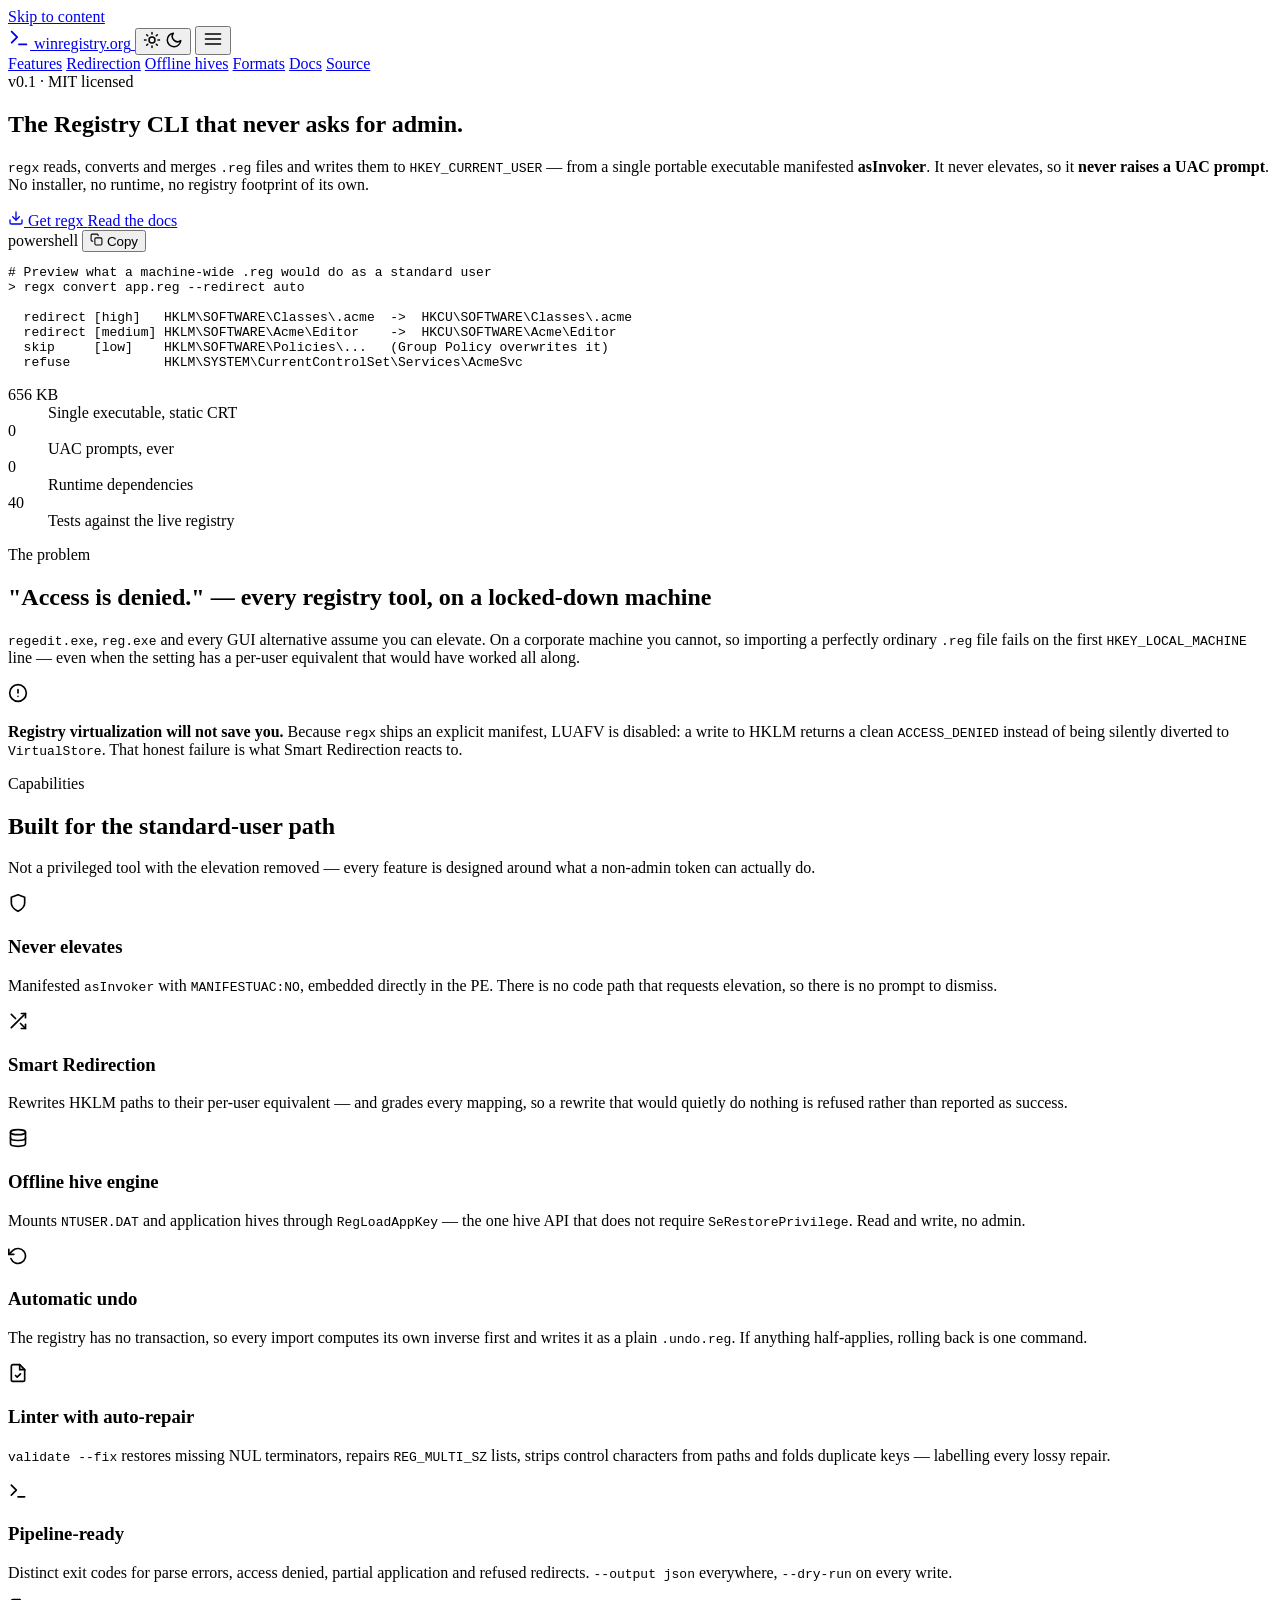
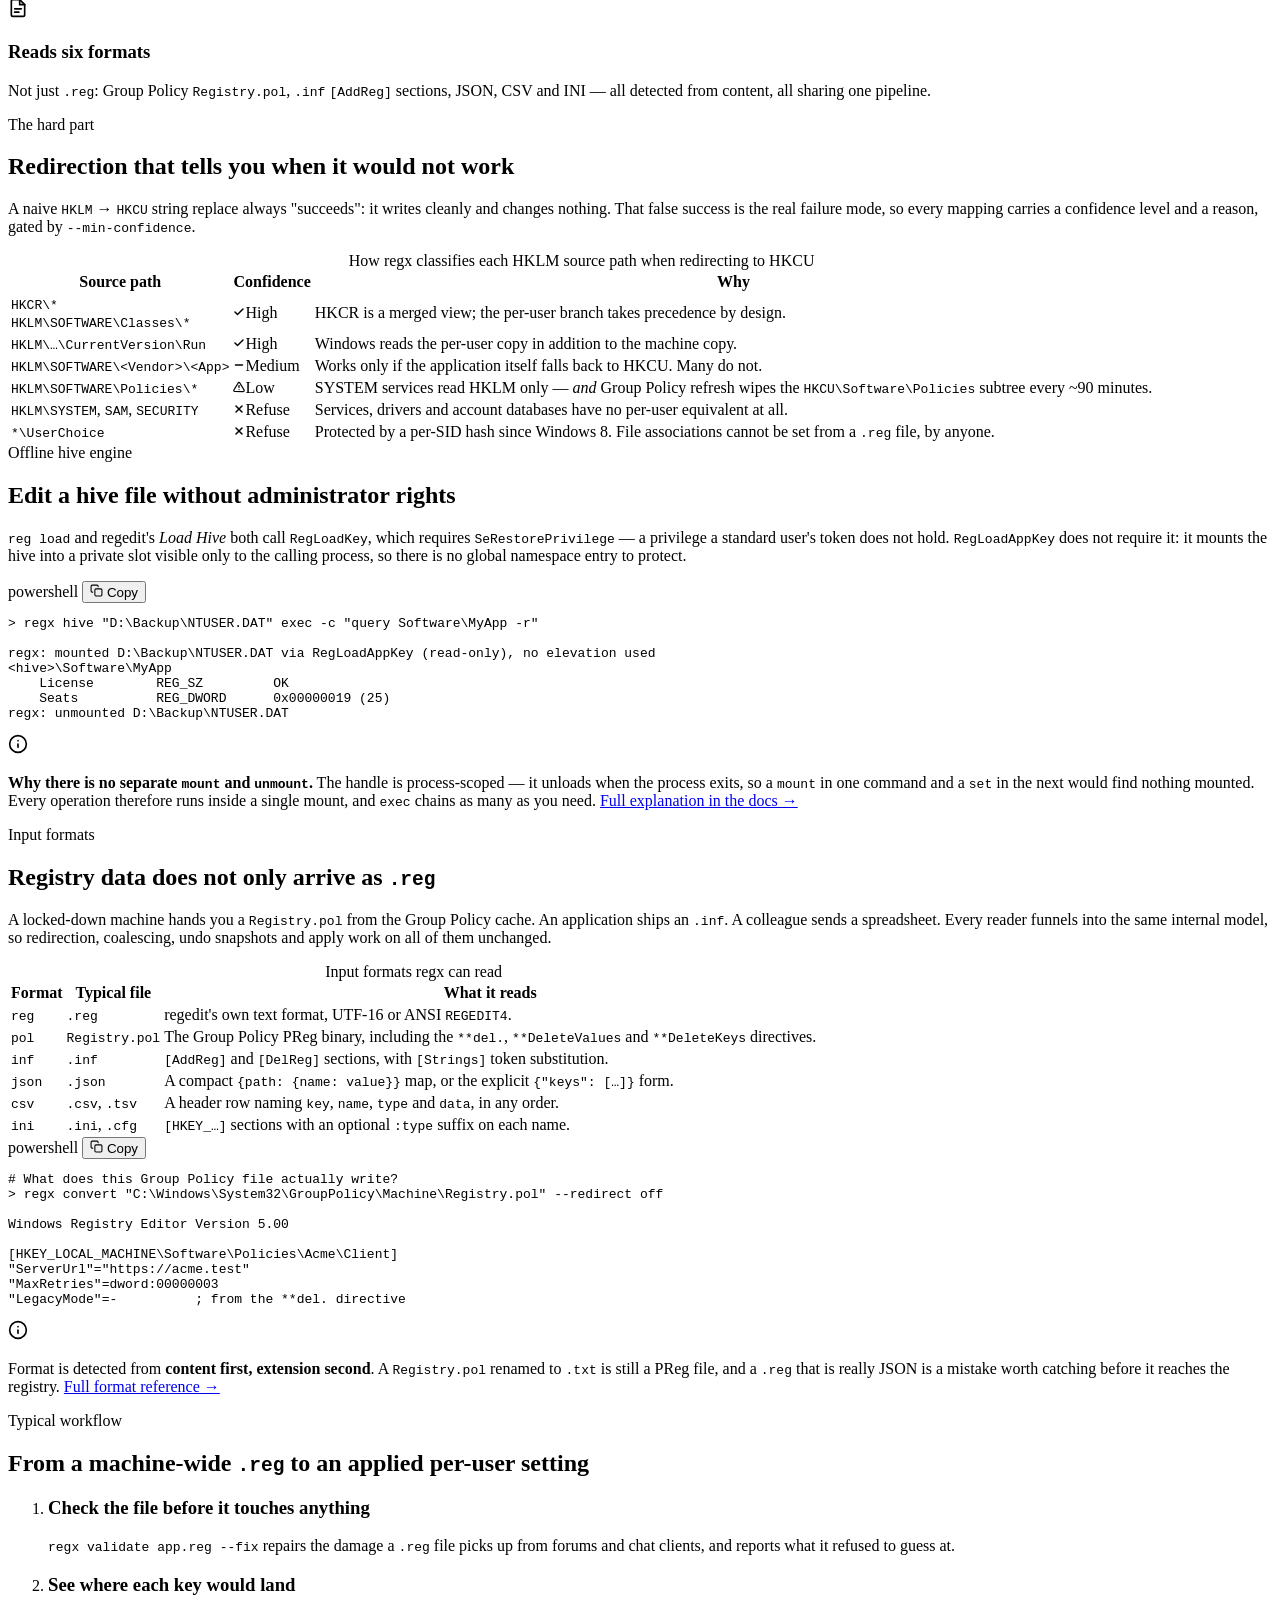
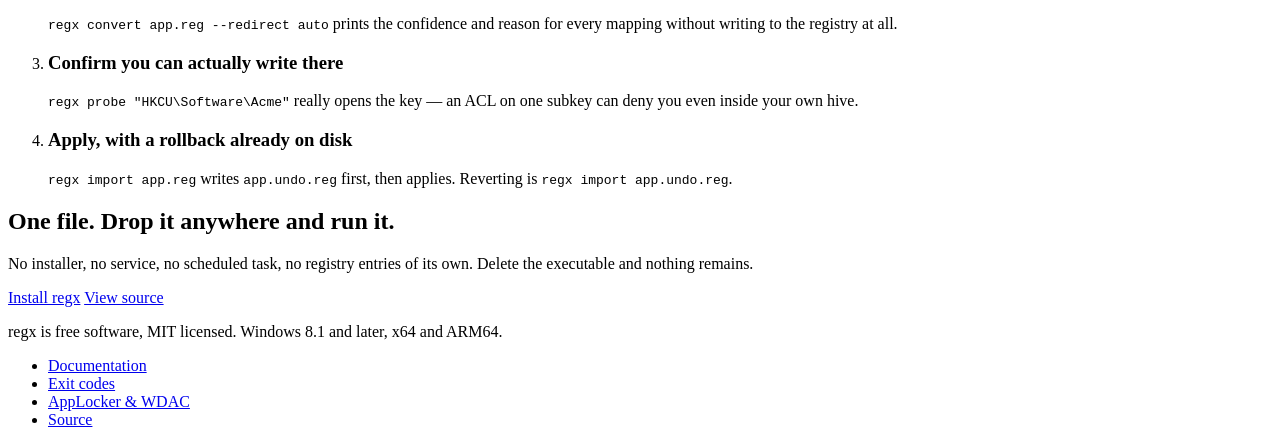
==== website/index.html @ f1349c88 "Read registry data from five more formats .reg was the only input, which left the tool blind to the " ====
<!doctype html>
<html lang="en">
<head>
<meta charset="utf-8">
<meta name="viewport" content="width=device-width, initial-scale=1">
<title>regx — Windows Registry CLI that never asks for admin | winregistry.org</title>
<meta name="description" content="A portable, single-file Windows Registry CLI for standard users. Manifested asInvoker, so it never raises a UAC prompt. Smart HKLM to HKCU redirection, offline hive editing without administrator rights, and automatic undo snapshots.">
<link rel="canonical" href="https://www.winregistry.org/">
<meta property="og:type" content="website">
<meta property="og:url" content="https://www.winregistry.org/">
<meta property="og:title" content="regx — Windows Registry CLI that never asks for admin">
<meta property="og:description" content="Portable, single-file, standard-user Registry CLI. No UAC prompt, no installer, no runtime.">
<meta name="twitter:card" content="summary_large_image">
<meta name="theme-color" content="#020617" media="(prefers-color-scheme: dark)">
<meta name="theme-color" content="#f8fafc" media="(prefers-color-scheme: light)">
<link rel="icon" href="/assets/img/favicon.svg" type="image/svg+xml">
<link rel="preconnect" href="https://fonts.googleapis.com">
<link rel="preconnect" href="https://fonts.gstatic.com" crossorigin>
<link rel="stylesheet" href="https://fonts.googleapis.com/css2?family=IBM+Plex+Sans:wght@300;400;500;600;700&amp;family=JetBrains+Mono:wght@400;500;600;700&amp;display=swap">
<link rel="stylesheet" href="/assets/css/style.css">
<script src="/assets/js/theme.js"></script>
</head>
<body>

<a class="skip-link" href="#main">Skip to content</a>

<header class="site-header">
  <div class="wrap">
    <a class="brand" href="/">
      <svg width="22" height="22" viewBox="0 0 24 24" fill="none" stroke="currentColor" stroke-width="2" stroke-linecap="round" stroke-linejoin="round" aria-hidden="true">
        <polyline points="4 17 10 11 4 5"></polyline><line x1="12" y1="19" x2="20" y2="19"></line>
      </svg>
      <span>winregistry<span class="brand-tld">.org</span></span>
    </a>

    <button class="icon-btn theme-toggle" type="button" aria-label="Switch theme">
      <svg class="icon-sun" width="18" height="18" viewBox="0 0 24 24" fill="none" stroke="currentColor" stroke-width="2" stroke-linecap="round" stroke-linejoin="round" aria-hidden="true">
        <circle cx="12" cy="12" r="4"></circle><path d="M12 2v2M12 20v2M4.9 4.9l1.4 1.4M17.7 17.7l1.4 1.4M2 12h2M20 12h2M6.3 17.7l-1.4 1.4M19.1 4.9l-1.4 1.4"></path>
      </svg>
      <svg class="icon-moon" width="18" height="18" viewBox="0 0 24 24" fill="none" stroke="currentColor" stroke-width="2" stroke-linecap="round" stroke-linejoin="round" aria-hidden="true">
        <path d="M21 12.8A9 9 0 1 1 11.2 3a7 7 0 0 0 9.8 9.8z"></path>
      </svg>
    </button>

    <button class="icon-btn nav-toggle" type="button" aria-expanded="false" aria-controls="primary-nav" aria-label="Toggle navigation">
      <svg width="20" height="20" viewBox="0 0 24 24" fill="none" stroke="currentColor" stroke-width="2" stroke-linecap="round" aria-hidden="true">
        <line x1="3" y1="6" x2="21" y2="6"></line><line x1="3" y1="12" x2="21" y2="12"></line><line x1="3" y1="18" x2="21" y2="18"></line>
      </svg>
    </button>

    <nav class="nav" id="primary-nav" aria-label="Primary">
      <a href="#features">Features</a>
      <a href="#redirection">Redirection</a>
      <a href="#offline">Offline hives</a>
      <a href="#formats">Formats</a>
      <a href="/docs">Docs</a>
      <a href="https://github.com/xmetaads/winregistry">Source</a>
    </nav>
  </div>
</header>

<main id="main">

  <!-- ============================ HERO ============================ -->
  <section class="hero">
    <div class="wrap hero-inner">
      <span class="badge"><span class="dot" aria-hidden="true"></span> v0.1 &middot; MIT licensed</span>

      <h1>The Registry CLI that never asks for admin.</h1>

      <p class="lede">
        <code>regx</code> reads, converts and merges <code>.reg</code> files and writes them to
        <code>HKEY_CURRENT_USER</code> — from a single portable executable manifested
        <strong>asInvoker</strong>. It never elevates, so it <strong>never raises a UAC prompt</strong>.
        No installer, no runtime, no registry footprint of its own.
      </p>

      <div class="hero-actions">
        <a class="btn btn-primary" href="/docs#install">
          <svg width="16" height="16" viewBox="0 0 24 24" fill="none" stroke="currentColor" stroke-width="2" stroke-linecap="round" stroke-linejoin="round" aria-hidden="true">
            <path d="M21 15v4a2 2 0 0 1-2 2H5a2 2 0 0 1-2-2v-4"></path><polyline points="7 10 12 15 17 10"></polyline><line x1="12" y1="15" x2="12" y2="3"></line>
          </svg>
          Get regx
        </a>
        <a class="btn btn-secondary" href="/docs">Read the docs</a>
      </div>

      <div class="terminal reveal">
        <div class="terminal-bar">
          <span class="title">powershell</span>
          <span class="copy">
            <button class="copy-btn" type="button" data-copy-target="snippet-hero">
              <svg width="13" height="13" viewBox="0 0 24 24" fill="none" stroke="currentColor" stroke-width="2" stroke-linecap="round" stroke-linejoin="round" aria-hidden="true">
                <rect x="9" y="9" width="13" height="13" rx="2"></rect><path d="M5 15H4a2 2 0 0 1-2-2V4a2 2 0 0 1 2-2h9a2 2 0 0 1 2 2v1"></path>
              </svg>
              <span class="copy-label" aria-live="polite">Copy</span>
            </button>
          </span>
        </div>
<pre><code id="snippet-hero"><span class="tok-dim"># Preview what a machine-wide .reg would do as a standard user</span>
<span class="tok-prompt">&gt;</span> <span class="tok-cmd">regx</span> convert app.reg <span class="tok-flag">--redirect</span> auto

  redirect <span class="tok-str">[high]</span>   HKLM\SOFTWARE\Classes\.acme  <span class="tok-dim">-&gt;</span>  HKCU\SOFTWARE\Classes\.acme
  redirect <span class="tok-str">[medium]</span> HKLM\SOFTWARE\Acme\Editor    <span class="tok-dim">-&gt;</span>  HKCU\SOFTWARE\Acme\Editor
  skip     <span class="tok-str">[low]</span>    HKLM\SOFTWARE\Policies\...   <span class="tok-dim">(Group Policy overwrites it)</span>
  refuse            HKLM\SYSTEM\CurrentControlSet\Services\AcmeSvc</code></pre>
      </div>

      <dl class="hero-facts">
        <div><dt>656 KB</dt><dd>Single executable, static CRT</dd></div>
        <div><dt>0</dt><dd>UAC prompts, ever</dd></div>
        <div><dt>0</dt><dd>Runtime dependencies</dd></div>
        <div><dt>40</dt><dd>Tests against the live registry</dd></div>
      </dl>
    </div>
  </section>

  <!-- ============================ PROBLEM ============================ -->
  <section id="why">
    <div class="wrap">
      <div class="section-head reveal">
        <span class="eyebrow">The problem</span>
        <h2>"Access is denied." — every registry tool, on a locked-down machine</h2>
        <p>
          <code>regedit.exe</code>, <code>reg.exe</code> and every GUI alternative assume you can elevate.
          On a corporate machine you cannot, so importing a perfectly ordinary <code>.reg</code> file fails
          on the first <code>HKEY_LOCAL_MACHINE</code> line — even when the setting has a per-user
          equivalent that would have worked all along.
        </p>
      </div>

      <div class="callout reveal">
        <svg width="20" height="20" viewBox="0 0 24 24" fill="none" stroke="currentColor" stroke-width="2" stroke-linecap="round" stroke-linejoin="round" aria-hidden="true">
          <circle cx="12" cy="12" r="10"></circle><line x1="12" y1="8" x2="12" y2="12"></line><line x1="12" y1="16" x2="12.01" y2="16"></line>
        </svg>
        <p>
          <strong>Registry virtualization will not save you.</strong> Because <code>regx</code> ships an explicit
          manifest, LUAFV is disabled: a write to HKLM returns a clean <code>ACCESS_DENIED</code> instead of being
          silently diverted to <code>VirtualStore</code>. That honest failure is what Smart Redirection reacts to.
        </p>
      </div>
    </div>
  </section>

  <!-- ============================ FEATURES ============================ -->
  <section id="features">
    <div class="wrap">
      <div class="section-head reveal">
        <span class="eyebrow">Capabilities</span>
        <h2>Built for the standard-user path</h2>
        <p>Not a privileged tool with the elevation removed — every feature is designed around what a non-admin token can actually do.</p>
      </div>

      <div class="grid">
        <article class="card reveal">
          <span class="card-icon" aria-hidden="true">
            <svg width="20" height="20" viewBox="0 0 24 24" fill="none" stroke="currentColor" stroke-width="2" stroke-linecap="round" stroke-linejoin="round" aria-hidden="true">
              <path d="M12 22s8-4 8-10V5l-8-3-8 3v7c0 6 8 10 8 10z"></path>
            </svg>
          </span>
          <h3>Never elevates</h3>
          <p>Manifested <code>asInvoker</code> with <code>MANIFESTUAC:NO</code>, embedded directly in the PE. There is no code path that requests elevation, so there is no prompt to dismiss.</p>
        </article>

        <article class="card reveal">
          <span class="card-icon" aria-hidden="true">
            <svg width="20" height="20" viewBox="0 0 24 24" fill="none" stroke="currentColor" stroke-width="2" stroke-linecap="round" stroke-linejoin="round" aria-hidden="true">
              <polyline points="16 3 21 3 21 8"></polyline><line x1="4" y1="20" x2="21" y2="3"></line><polyline points="21 16 21 21 16 21"></polyline><line x1="15" y1="15" x2="21" y2="21"></line><line x1="4" y1="4" x2="9" y2="9"></line>
            </svg>
          </span>
          <h3>Smart Redirection</h3>
          <p>Rewrites HKLM paths to their per-user equivalent — and grades every mapping, so a rewrite that would quietly do nothing is refused rather than reported as success.</p>
        </article>

        <article class="card reveal">
          <span class="card-icon" aria-hidden="true">
            <svg width="20" height="20" viewBox="0 0 24 24" fill="none" stroke="currentColor" stroke-width="2" stroke-linecap="round" stroke-linejoin="round" aria-hidden="true">
              <ellipse cx="12" cy="5" rx="9" ry="3"></ellipse><path d="M3 5v14c0 1.7 4 3 9 3s9-1.3 9-3V5"></path><path d="M3 12c0 1.7 4 3 9 3s9-1.3 9-3"></path>
            </svg>
          </span>
          <h3>Offline hive engine</h3>
          <p>Mounts <code>NTUSER.DAT</code> and application hives through <code>RegLoadAppKey</code> — the one hive API that does not require <code>SeRestorePrivilege</code>. Read and write, no admin.</p>
        </article>

        <article class="card reveal">
          <span class="card-icon" aria-hidden="true">
            <svg width="20" height="20" viewBox="0 0 24 24" fill="none" stroke="currentColor" stroke-width="2" stroke-linecap="round" stroke-linejoin="round" aria-hidden="true">
              <polyline points="1 4 1 10 7 10"></polyline><path d="M3.5 15a9 9 0 1 0 2.1-9.4L1 10"></path>
            </svg>
          </span>
          <h3>Automatic undo</h3>
          <p>The registry has no transaction, so every import computes its own inverse first and writes it as a plain <code>.undo.reg</code>. If anything half-applies, rolling back is one command.</p>
        </article>

        <article class="card reveal">
          <span class="card-icon" aria-hidden="true">
            <svg width="20" height="20" viewBox="0 0 24 24" fill="none" stroke="currentColor" stroke-width="2" stroke-linecap="round" stroke-linejoin="round" aria-hidden="true">
              <path d="M14 2H6a2 2 0 0 0-2 2v16a2 2 0 0 0 2 2h12a2 2 0 0 0 2-2V8z"></path><polyline points="14 2 14 8 20 8"></polyline><polyline points="9 15 11 17 15 13"></polyline>
            </svg>
          </span>
          <h3>Linter with auto-repair</h3>
          <p><code>validate --fix</code> restores missing NUL terminators, repairs <code>REG_MULTI_SZ</code> lists, strips control characters from paths and folds duplicate keys — labelling every lossy repair.</p>
        </article>

        <article class="card reveal">
          <span class="card-icon" aria-hidden="true">
            <svg width="20" height="20" viewBox="0 0 24 24" fill="none" stroke="currentColor" stroke-width="2" stroke-linecap="round" stroke-linejoin="round" aria-hidden="true">
              <polyline points="4 17 10 11 4 5"></polyline><line x1="12" y1="19" x2="20" y2="19"></line>
            </svg>
          </span>
          <h3>Pipeline-ready</h3>
          <p>Distinct exit codes for parse errors, access denied, partial application and refused redirects. <code>--output json</code> everywhere, <code>--dry-run</code> on every write.</p>
        </article>

        <article class="card reveal">
          <span class="card-icon" aria-hidden="true">
            <svg width="20" height="20" viewBox="0 0 24 24" fill="none" stroke="currentColor" stroke-width="2" stroke-linecap="round" stroke-linejoin="round" aria-hidden="true">
              <path d="M14 2H6a2 2 0 0 0-2 2v16a2 2 0 0 0 2 2h12a2 2 0 0 0 2-2V8z"></path><polyline points="14 2 14 8 20 8"></polyline><line x1="8" y1="13" x2="16" y2="13"></line><line x1="8" y1="17" x2="13" y2="17"></line>
            </svg>
          </span>
          <h3>Reads six formats</h3>
          <p>Not just <code>.reg</code>: Group Policy <code>Registry.pol</code>, <code>.inf</code> <code>[AddReg]</code> sections, JSON, CSV and INI — all detected from content, all sharing one pipeline.</p>
        </article>
      </div>
    </div>
  </section>

  <!-- ============================ REDIRECTION ============================ -->
  <section id="redirection">
    <div class="wrap">
      <div class="section-head reveal">
        <span class="eyebrow">The hard part</span>
        <h2>Redirection that tells you when it would not work</h2>
        <p>
          A naive <code>HKLM</code> &rarr; <code>HKCU</code> string replace always "succeeds": it writes cleanly and
          changes nothing. That false success is the real failure mode, so every mapping carries a confidence level
          and a reason, gated by <code>--min-confidence</code>.
        </p>
      </div>

      <div class="table-scroll reveal">
        <table>
          <caption class="visually-hidden">How regx classifies each HKLM source path when redirecting to HKCU</caption>
          <thead>
            <tr><th scope="col">Source path</th><th scope="col">Confidence</th><th scope="col">Why</th></tr>
          </thead>
          <tbody>
            <tr>
              <td><code>HKCR\*</code><br><code>HKLM\SOFTWARE\Classes\*</code></td>
              <td><span class="pill pill-high"><svg width="12" height="12" viewBox="0 0 24 24" fill="none" stroke="currentColor" stroke-width="3" stroke-linecap="round" stroke-linejoin="round" aria-hidden="true"><polyline points="20 6 9 17 4 12"></polyline></svg>High</span></td>
              <td class="muted">HKCR is a merged view; the per-user branch takes precedence by design.</td>
            </tr>
            <tr>
              <td><code>HKLM\…\CurrentVersion\Run</code></td>
              <td><span class="pill pill-high"><svg width="12" height="12" viewBox="0 0 24 24" fill="none" stroke="currentColor" stroke-width="3" stroke-linecap="round" stroke-linejoin="round" aria-hidden="true"><polyline points="20 6 9 17 4 12"></polyline></svg>High</span></td>
              <td class="muted">Windows reads the per-user copy in addition to the machine copy.</td>
            </tr>
            <tr>
              <td><code>HKLM\SOFTWARE\&lt;Vendor&gt;\&lt;App&gt;</code></td>
              <td><span class="pill pill-medium"><svg width="12" height="12" viewBox="0 0 24 24" fill="none" stroke="currentColor" stroke-width="3" stroke-linecap="round" aria-hidden="true"><line x1="5" y1="12" x2="19" y2="12"></line></svg>Medium</span></td>
              <td class="muted">Works only if the application itself falls back to HKCU. Many do not.</td>
            </tr>
            <tr>
              <td><code>HKLM\SOFTWARE\Policies\*</code></td>
              <td><span class="pill pill-low"><svg width="12" height="12" viewBox="0 0 24 24" fill="none" stroke="currentColor" stroke-width="2.5" stroke-linecap="round" stroke-linejoin="round" aria-hidden="true"><path d="M10.3 3.9 1.8 18a2 2 0 0 0 1.7 3h17a2 2 0 0 0 1.7-3L13.7 3.9a2 2 0 0 0-3.4 0z"></path><line x1="12" y1="9" x2="12" y2="13"></line><line x1="12" y1="17" x2="12.01" y2="17"></line></svg>Low</span></td>
              <td class="muted">SYSTEM services read HKLM only — <em>and</em> Group Policy refresh wipes the <code>HKCU\Software\Policies</code> subtree every ~90 minutes.</td>
            </tr>
            <tr>
              <td><code>HKLM\SYSTEM</code>, <code>SAM</code>, <code>SECURITY</code></td>
              <td><span class="pill pill-refuse"><svg width="12" height="12" viewBox="0 0 24 24" fill="none" stroke="currentColor" stroke-width="3" stroke-linecap="round" aria-hidden="true"><line x1="18" y1="6" x2="6" y2="18"></line><line x1="6" y1="6" x2="18" y2="18"></line></svg>Refuse</span></td>
              <td class="muted">Services, drivers and account databases have no per-user equivalent at all.</td>
            </tr>
            <tr>
              <td><code>*\UserChoice</code></td>
              <td><span class="pill pill-refuse"><svg width="12" height="12" viewBox="0 0 24 24" fill="none" stroke="currentColor" stroke-width="3" stroke-linecap="round" aria-hidden="true"><line x1="18" y1="6" x2="6" y2="18"></line><line x1="6" y1="6" x2="18" y2="18"></line></svg>Refuse</span></td>
              <td class="muted">Protected by a per-SID hash since Windows 8. File associations cannot be set from a <code>.reg</code> file, by anyone.</td>
            </tr>
          </tbody>
        </table>
      </div>
    </div>
  </section>

  <!-- ============================ OFFLINE ============================ -->
  <section id="offline">
    <div class="wrap">
      <div class="section-head reveal">
        <span class="eyebrow">Offline hive engine</span>
        <h2>Edit a hive file without administrator rights</h2>
        <p>
          <code>reg load</code> and regedit's <em>Load Hive</em> both call <code>RegLoadKey</code>, which requires
          <code>SeRestorePrivilege</code> — a privilege a standard user's token does not hold.
          <code>RegLoadAppKey</code> does not require it: it mounts the hive into a private slot visible only to the
          calling process, so there is no global namespace entry to protect.
        </p>
      </div>

      <div class="terminal reveal">
        <div class="terminal-bar">
          <span class="title">powershell</span>
          <span class="copy">
            <button class="copy-btn" type="button" data-copy-target="snippet-hive">
              <svg width="13" height="13" viewBox="0 0 24 24" fill="none" stroke="currentColor" stroke-width="2" stroke-linecap="round" stroke-linejoin="round" aria-hidden="true">
                <rect x="9" y="9" width="13" height="13" rx="2"></rect><path d="M5 15H4a2 2 0 0 1-2-2V4a2 2 0 0 1 2-2h9a2 2 0 0 1 2 2v1"></path>
              </svg>
              <span class="copy-label" aria-live="polite">Copy</span>
            </button>
          </span>
        </div>
<pre><code id="snippet-hive"><span class="tok-prompt">&gt;</span> <span class="tok-cmd">regx</span> hive <span class="tok-str">"D:\Backup\NTUSER.DAT"</span> exec <span class="tok-flag">-c</span> <span class="tok-str">"query Software\MyApp -r"</span>

regx: mounted D:\Backup\NTUSER.DAT via RegLoadAppKey (read-only), no elevation used
&lt;hive&gt;\Software\MyApp
    License        REG_SZ         OK
    Seats          REG_DWORD      0x00000019 (25)
regx: unmounted D:\Backup\NTUSER.DAT</code></pre>
      </div>

      <div class="callout reveal mt-lg">
        <svg width="20" height="20" viewBox="0 0 24 24" fill="none" stroke="currentColor" stroke-width="2" stroke-linecap="round" stroke-linejoin="round" aria-hidden="true">
          <circle cx="12" cy="12" r="10"></circle><line x1="12" y1="16" x2="12" y2="12"></line><line x1="12" y1="8" x2="12.01" y2="8"></line>
        </svg>
        <p>
          <strong>Why there is no separate <code>mount</code> and <code>unmount</code>.</strong>
          The handle is process-scoped — it unloads when the process exits, so a <code>mount</code> in one command
          and a <code>set</code> in the next would find nothing mounted. Every operation therefore runs inside a
          single mount, and <code>exec</code> chains as many as you need.
          <a href="/docs#hive">Full explanation in the docs &rarr;</a>
        </p>
      </div>
    </div>
  </section>

  <!-- ============================ FORMATS ============================ -->
  <section id="formats">
    <div class="wrap">
      <div class="section-head reveal">
        <span class="eyebrow">Input formats</span>
        <h2>Registry data does not only arrive as <code>.reg</code></h2>
        <p>
          A locked-down machine hands you a <code>Registry.pol</code> from the Group Policy cache.
          An application ships an <code>.inf</code>. A colleague sends a spreadsheet. Every reader
          funnels into the same internal model, so redirection, coalescing, undo snapshots and apply
          work on all of them unchanged.
        </p>
      </div>

      <div class="table-scroll reveal">
        <table>
          <caption class="visually-hidden">Input formats regx can read</caption>
          <thead>
            <tr><th scope="col">Format</th><th scope="col">Typical file</th><th scope="col">What it reads</th></tr>
          </thead>
          <tbody>
            <tr><td><code>reg</code></td><td class="muted"><code>.reg</code></td><td class="muted">regedit's own text format, UTF-16 or ANSI <code>REGEDIT4</code>.</td></tr>
            <tr><td><code>pol</code></td><td class="muted"><code>Registry.pol</code></td><td class="muted">The Group Policy PReg binary, including the <code>**del.</code>, <code>**DeleteValues</code> and <code>**DeleteKeys</code> directives.</td></tr>
            <tr><td><code>inf</code></td><td class="muted"><code>.inf</code></td><td class="muted"><code>[AddReg]</code> and <code>[DelReg]</code> sections, with <code>[Strings]</code> token substitution.</td></tr>
            <tr><td><code>json</code></td><td class="muted"><code>.json</code></td><td class="muted">A compact <code>{path: {name: value}}</code> map, or the explicit <code>{"keys": […]}</code> form.</td></tr>
            <tr><td><code>csv</code></td><td class="muted"><code>.csv</code>, <code>.tsv</code></td><td class="muted">A header row naming <code>key</code>, <code>name</code>, <code>type</code> and <code>data</code>, in any order.</td></tr>
            <tr><td><code>ini</code></td><td class="muted"><code>.ini</code>, <code>.cfg</code></td><td class="muted"><code>[HKEY_…]</code> sections with an optional <code>:type</code> suffix on each name.</td></tr>
          </tbody>
        </table>
      </div>

      <div class="terminal reveal mt-lg">
        <div class="terminal-bar">
          <span class="title">powershell</span>
          <span class="copy">
            <button class="copy-btn" type="button" data-copy-target="snippet-formats">
              <svg width="13" height="13" viewBox="0 0 24 24" fill="none" stroke="currentColor" stroke-width="2" stroke-linecap="round" stroke-linejoin="round" aria-hidden="true">
                <rect x="9" y="9" width="13" height="13" rx="2"></rect><path d="M5 15H4a2 2 0 0 1-2-2V4a2 2 0 0 1 2-2h9a2 2 0 0 1 2 2v1"></path>
              </svg>
              <span class="copy-label" aria-live="polite">Copy</span>
            </button>
          </span>
        </div>
<pre><code id="snippet-formats"><span class="tok-dim"># What does this Group Policy file actually write?</span>
<span class="tok-prompt">&gt;</span> <span class="tok-cmd">regx</span> convert <span class="tok-str">"C:\Windows\System32\GroupPolicy\Machine\Registry.pol"</span> <span class="tok-flag">--redirect</span> off

Windows Registry Editor Version 5.00

[HKEY_LOCAL_MACHINE\Software\Policies\Acme\Client]
<span class="tok-str">"ServerUrl"</span>=<span class="tok-str">"https://acme.test"</span>
<span class="tok-str">"MaxRetries"</span>=dword:00000003
<span class="tok-str">"LegacyMode"</span>=-          <span class="tok-dim">; from the **del. directive</span></code></pre>
      </div>

      <div class="callout reveal mt-lg">
        <svg width="20" height="20" viewBox="0 0 24 24" fill="none" stroke="currentColor" stroke-width="2" stroke-linecap="round" stroke-linejoin="round" aria-hidden="true">
          <circle cx="12" cy="12" r="10"></circle><line x1="12" y1="16" x2="12" y2="12"></line><line x1="12" y1="8" x2="12.01" y2="8"></line>
        </svg>
        <p>
          Format is detected from <strong>content first, extension second</strong>. A
          <code>Registry.pol</code> renamed to <code>.txt</code> is still a PReg file, and a
          <code>.reg</code> that is really JSON is a mistake worth catching before it reaches the
          registry. <a href="/docs#formats">Full format reference &rarr;</a>
        </p>
      </div>
    </div>
  </section>

  <!-- ============================ HOW ============================ -->
  <section id="how">
    <div class="wrap">
      <div class="section-head reveal">
        <span class="eyebrow">Typical workflow</span>
        <h2>From a machine-wide <code>.reg</code> to an applied per-user setting</h2>
      </div>

      <ol class="steps reveal">
        <li>
          <h3>Check the file before it touches anything</h3>
          <p><code>regx validate app.reg --fix</code> repairs the damage a <code>.reg</code> file picks up from forums and chat clients, and reports what it refused to guess at.</p>
        </li>
        <li>
          <h3>See where each key would land</h3>
          <p><code>regx convert app.reg --redirect auto</code> prints the confidence and reason for every mapping without writing to the registry at all.</p>
        </li>
        <li>
          <h3>Confirm you can actually write there</h3>
          <p><code>regx probe "HKCU\Software\Acme"</code> really opens the key — an ACL on one subkey can deny you even inside your own hive.</p>
        </li>
        <li>
          <h3>Apply, with a rollback already on disk</h3>
          <p><code>regx import app.reg</code> writes <code>app.undo.reg</code> first, then applies. Reverting is <code>regx import app.undo.reg</code>.</p>
        </li>
      </ol>
    </div>
  </section>

  <!-- ============================ CTA ============================ -->
  <section id="get">
    <div class="wrap">
      <div class="cta reveal">
        <h2>One file. Drop it anywhere and run it.</h2>
        <p>
          No installer, no service, no scheduled task, no registry entries of its own.
          Delete the executable and nothing remains.
        </p>
        <div class="hero-actions">
          <a class="btn btn-primary" href="/docs#install">Install regx</a>
          <a class="btn btn-secondary" href="https://github.com/xmetaads/winregistry">View source</a>
        </div>
      </div>
    </div>
  </section>

</main>

<footer class="site-footer">
  <div class="wrap">
    <p>regx is free software, MIT licensed. Windows 8.1 and later, x64 and ARM64.</p>
    <ul class="footer-links">
      <li><a href="/docs">Documentation</a></li>
      <li><a href="/docs#exit-codes">Exit codes</a></li>
      <li><a href="/docs#applocker">AppLocker &amp; WDAC</a></li>
      <li><a href="https://github.com/xmetaads/winregistry">Source</a></li>
    </ul>
  </div>
</footer>

<script src="/assets/js/app.js" defer></script>
</body>
</html>
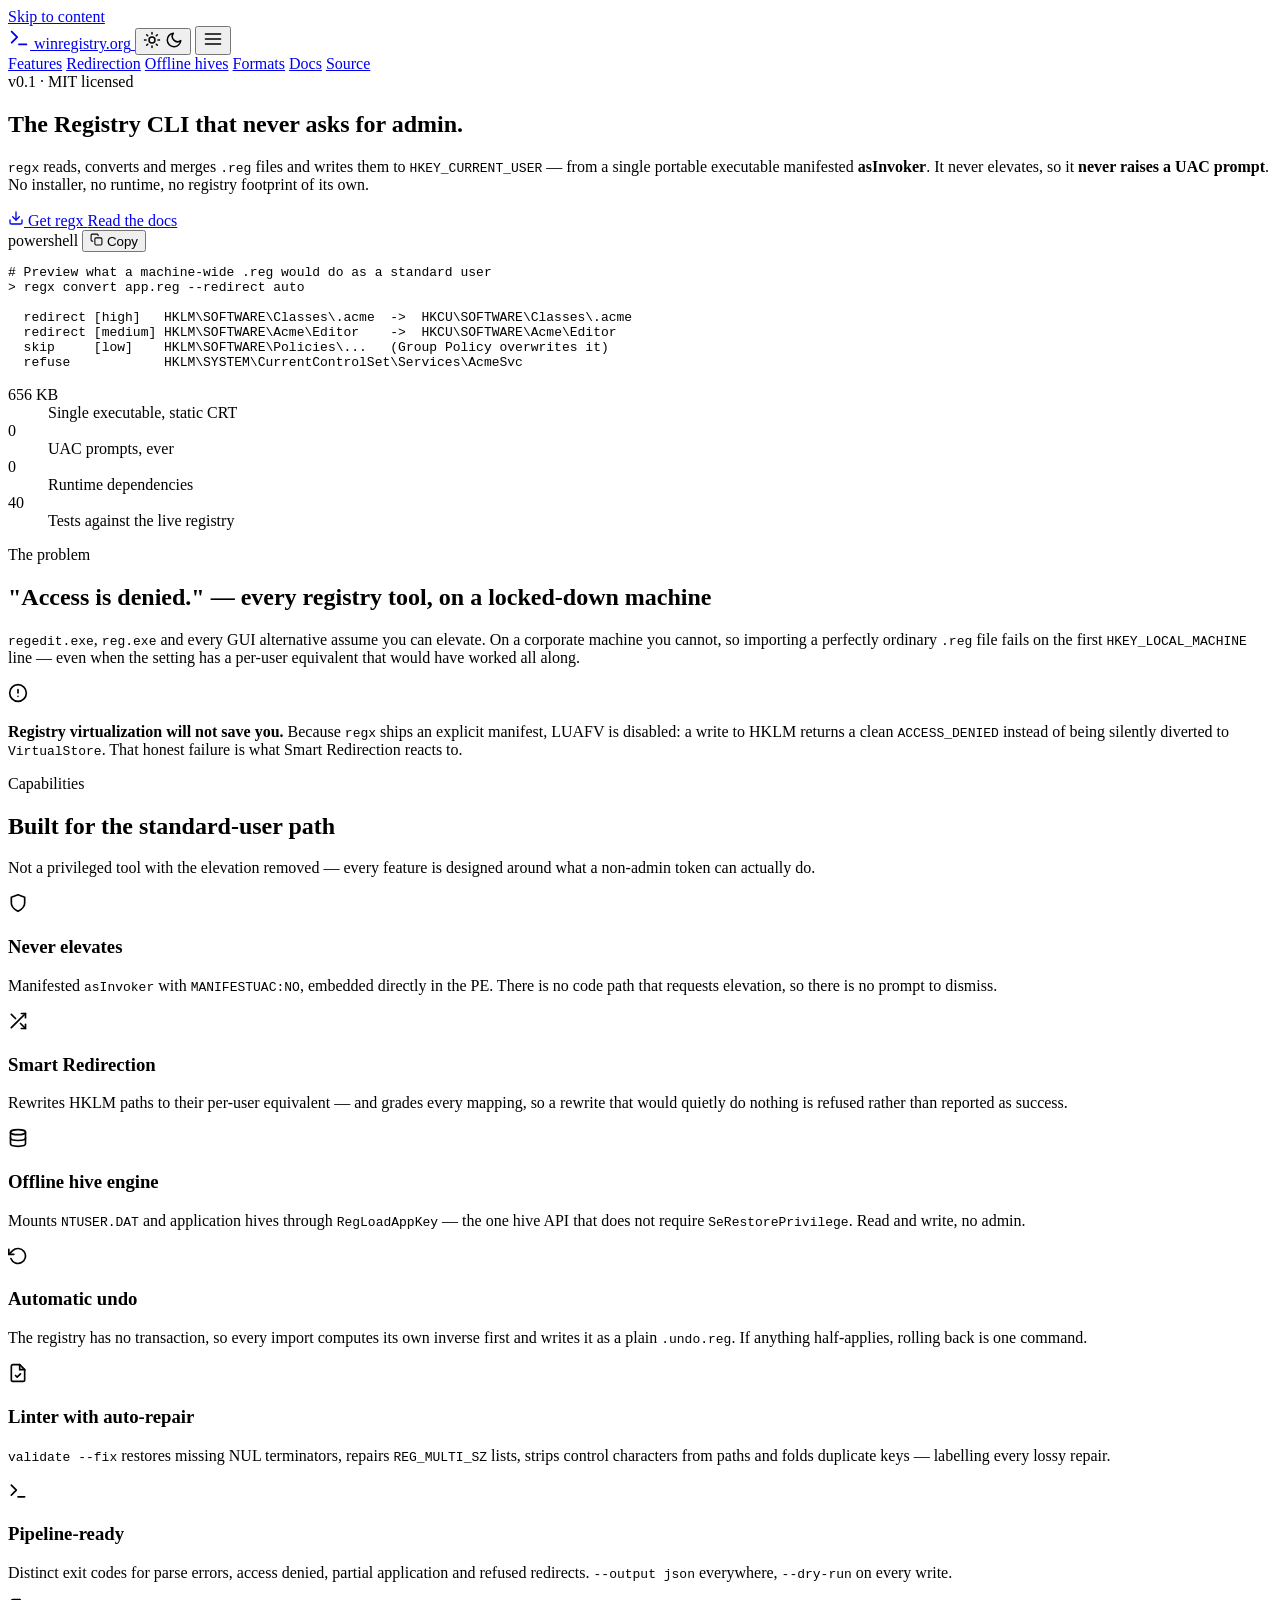
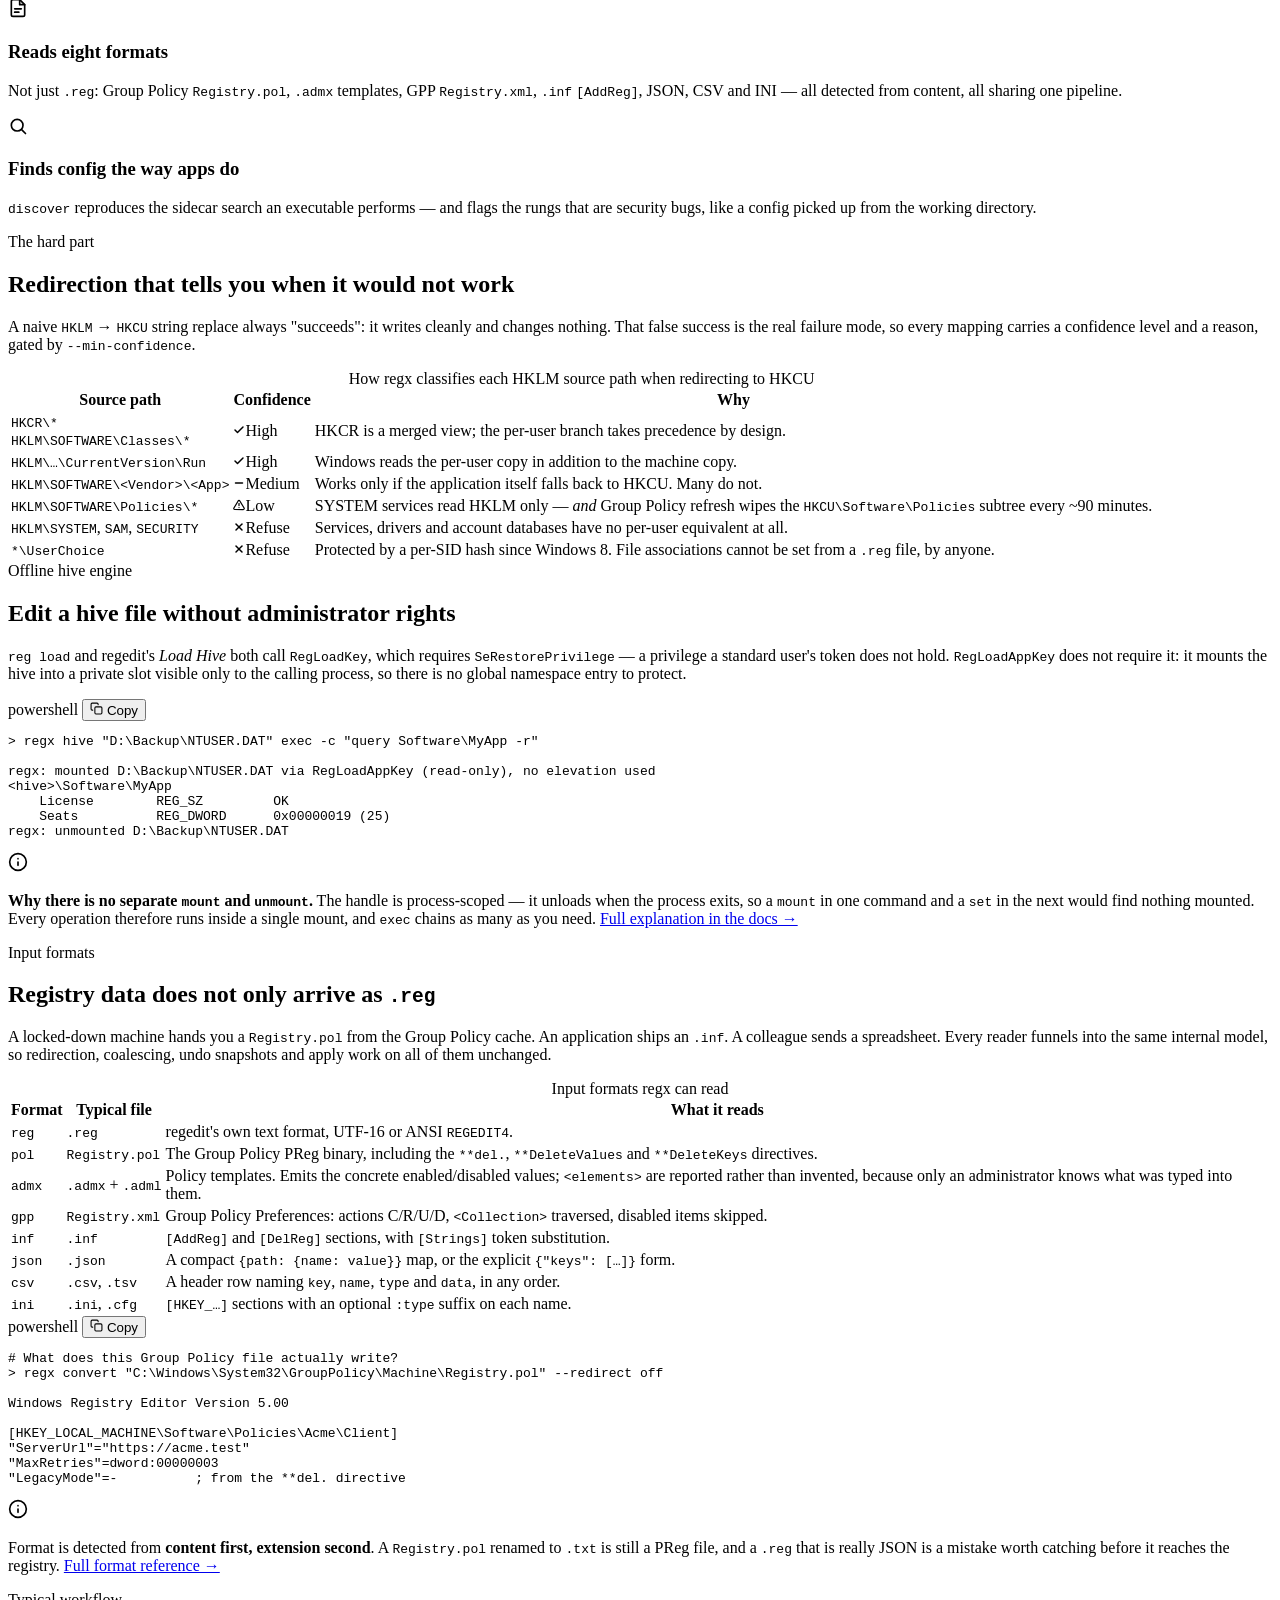
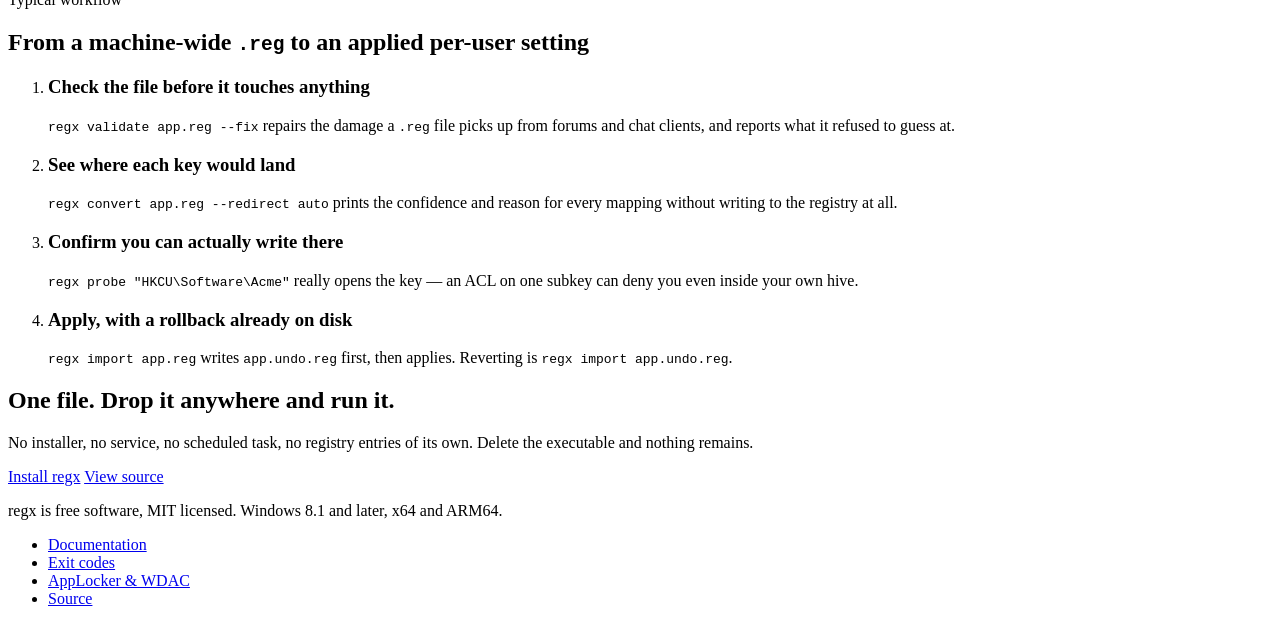
==== commit e196b544: "Add companion-file discovery, ADMX and GPP readers Answers the question an enterprise operator actua" ====
--- a/website/index.html
+++ b/website/index.html
@@ -218,8 +218,18 @@
               <path d="M14 2H6a2 2 0 0 0-2 2v16a2 2 0 0 0 2 2h12a2 2 0 0 0 2-2V8z"></path><polyline points="14 2 14 8 20 8"></polyline><line x1="8" y1="13" x2="16" y2="13"></line><line x1="8" y1="17" x2="13" y2="17"></line>
             </svg>
           </span>
-          <h3>Reads six formats</h3>
-          <p>Not just <code>.reg</code>: Group Policy <code>Registry.pol</code>, <code>.inf</code> <code>[AddReg]</code> sections, JSON, CSV and INI — all detected from content, all sharing one pipeline.</p>
+          <h3>Reads eight formats</h3>
+          <p>Not just <code>.reg</code>: Group Policy <code>Registry.pol</code>, <code>.admx</code> templates, GPP <code>Registry.xml</code>, <code>.inf</code> <code>[AddReg]</code>, JSON, CSV and INI — all detected from content, all sharing one pipeline.</p>
+        </article>
+
+        <article class="card reveal">
+          <span class="card-icon" aria-hidden="true">
+            <svg width="20" height="20" viewBox="0 0 24 24" fill="none" stroke="currentColor" stroke-width="2" stroke-linecap="round" stroke-linejoin="round" aria-hidden="true">
+              <circle cx="11" cy="11" r="7"></circle><line x1="21" y1="21" x2="16.65" y2="16.65"></line>
+            </svg>
+          </span>
+          <h3>Finds config the way apps do</h3>
+          <p><code>discover</code> reproduces the sidecar search an executable performs — and flags the rungs that are security bugs, like a config picked up from the working directory.</p>
         </article>
       </div>
     </div>
@@ -354,6 +364,8 @@
           <tbody>
             <tr><td><code>reg</code></td><td class="muted"><code>.reg</code></td><td class="muted">regedit's own text format, UTF-16 or ANSI <code>REGEDIT4</code>.</td></tr>
             <tr><td><code>pol</code></td><td class="muted"><code>Registry.pol</code></td><td class="muted">The Group Policy PReg binary, including the <code>**del.</code>, <code>**DeleteValues</code> and <code>**DeleteKeys</code> directives.</td></tr>
+            <tr><td><code>admx</code></td><td class="muted"><code>.admx</code> + <code>.adml</code></td><td class="muted">Policy templates. Emits the concrete enabled/disabled values; <code>&lt;elements&gt;</code> are reported rather than invented, because only an administrator knows what was typed into them.</td></tr>
+            <tr><td><code>gpp</code></td><td class="muted"><code>Registry.xml</code></td><td class="muted">Group Policy Preferences: actions C/R/U/D, <code>&lt;Collection&gt;</code> traversed, disabled items skipped.</td></tr>
             <tr><td><code>inf</code></td><td class="muted"><code>.inf</code></td><td class="muted"><code>[AddReg]</code> and <code>[DelReg]</code> sections, with <code>[Strings]</code> token substitution.</td></tr>
             <tr><td><code>json</code></td><td class="muted"><code>.json</code></td><td class="muted">A compact <code>{path: {name: value}}</code> map, or the explicit <code>{"keys": […]}</code> form.</td></tr>
             <tr><td><code>csv</code></td><td class="muted"><code>.csv</code>, <code>.tsv</code></td><td class="muted">A header row naming <code>key</code>, <code>name</code>, <code>type</code> and <code>data</code>, in any order.</td></tr>
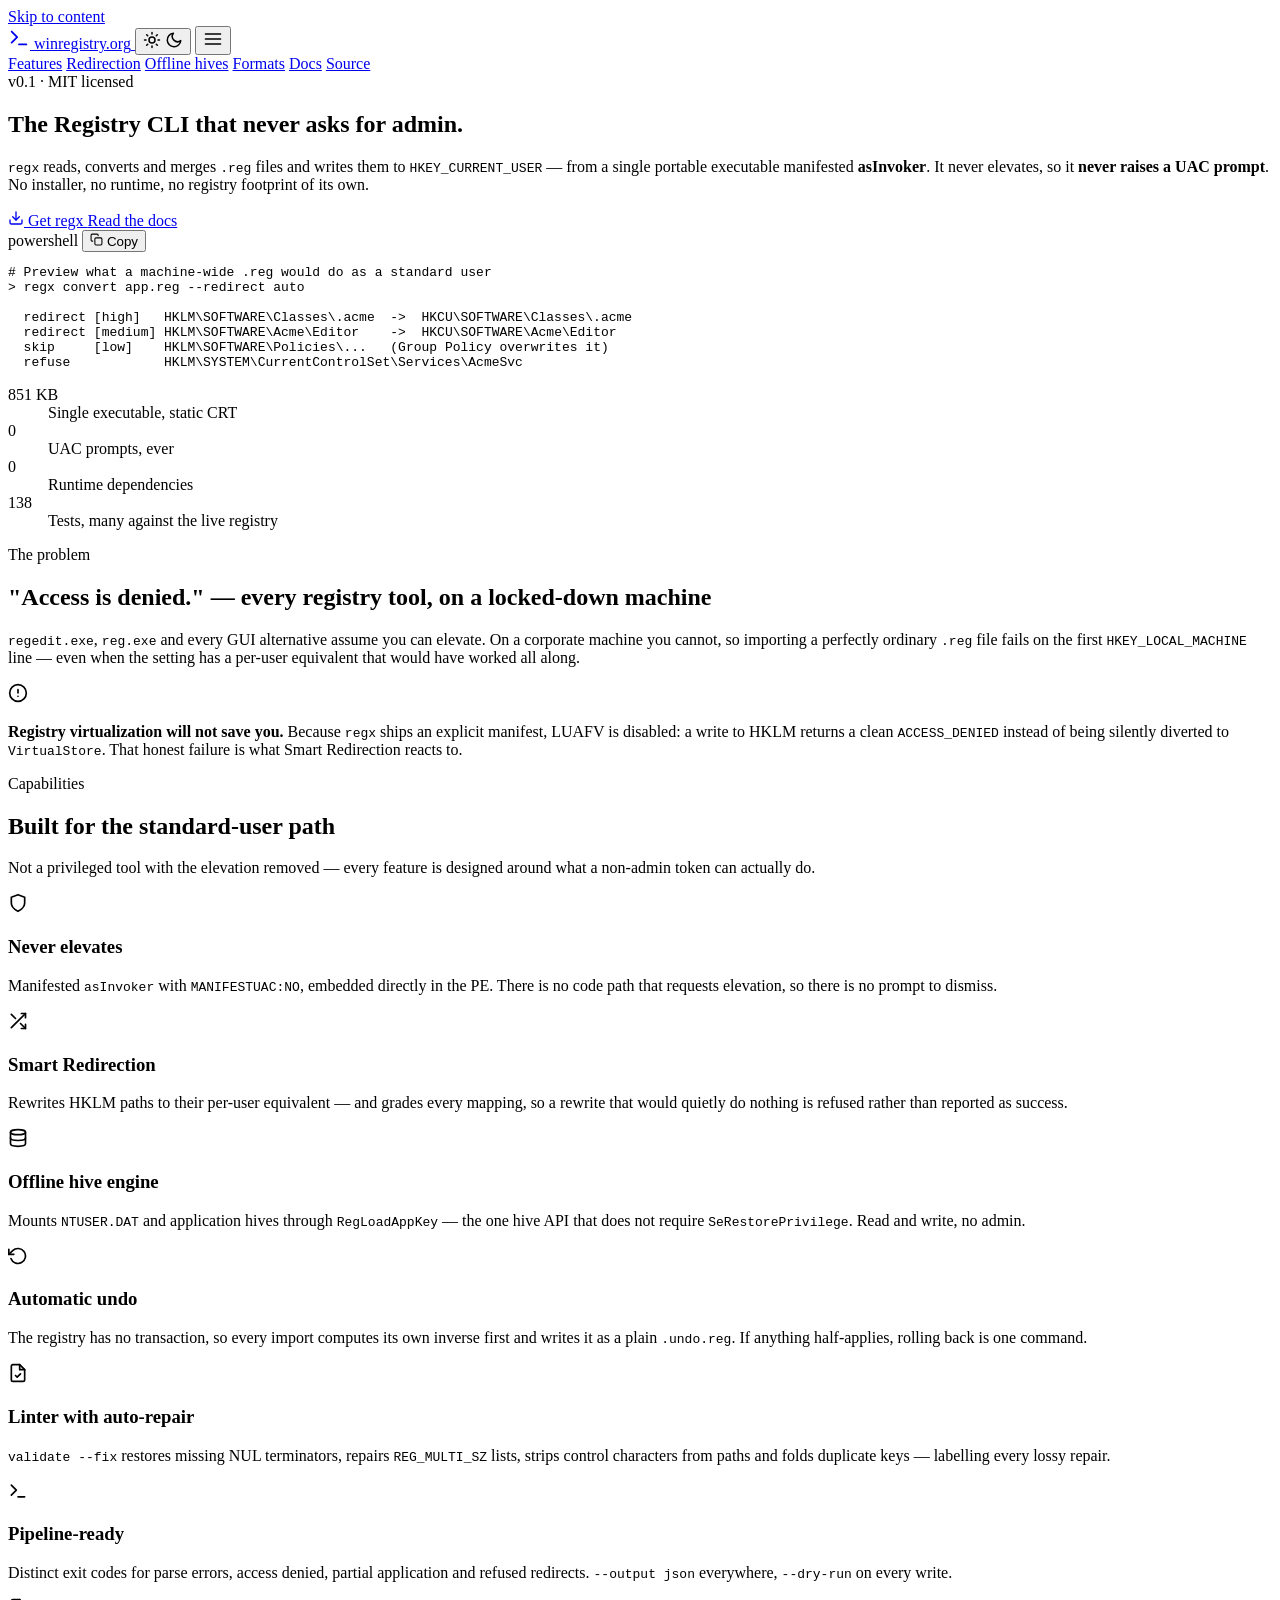
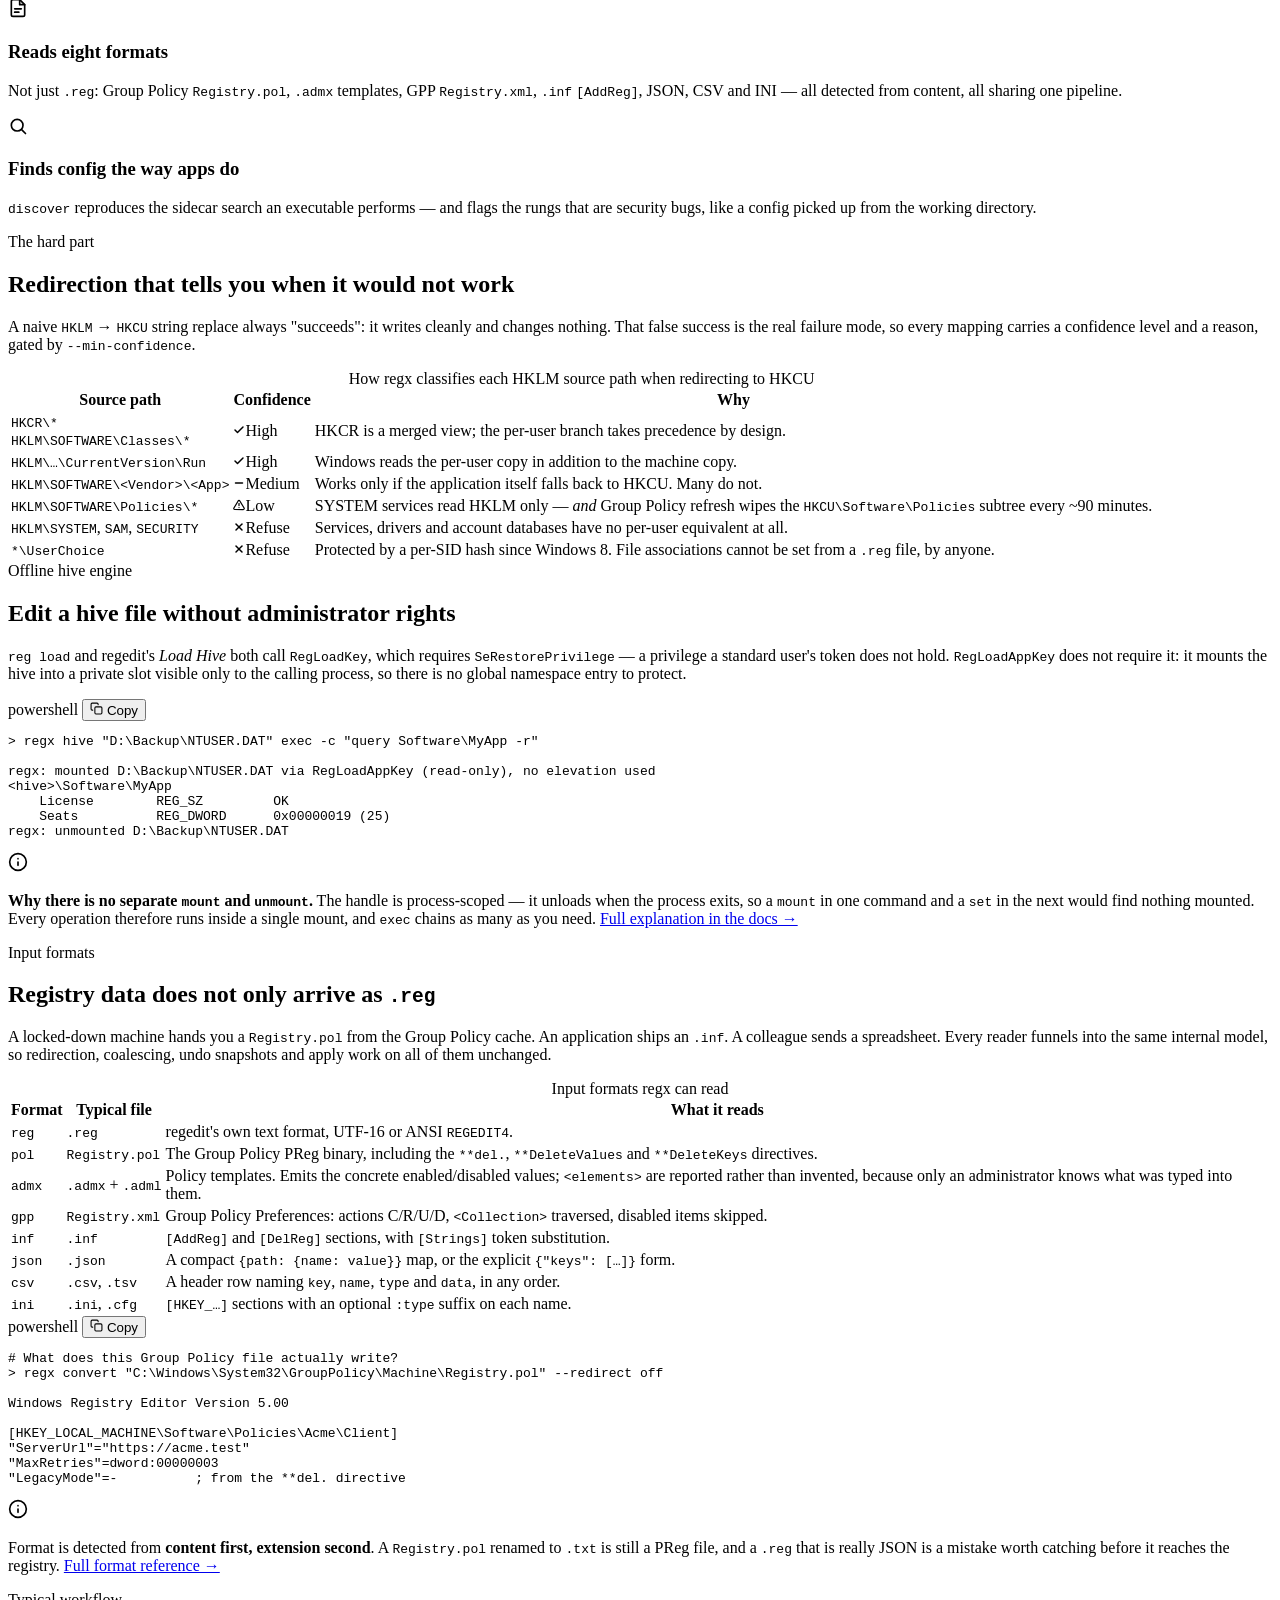
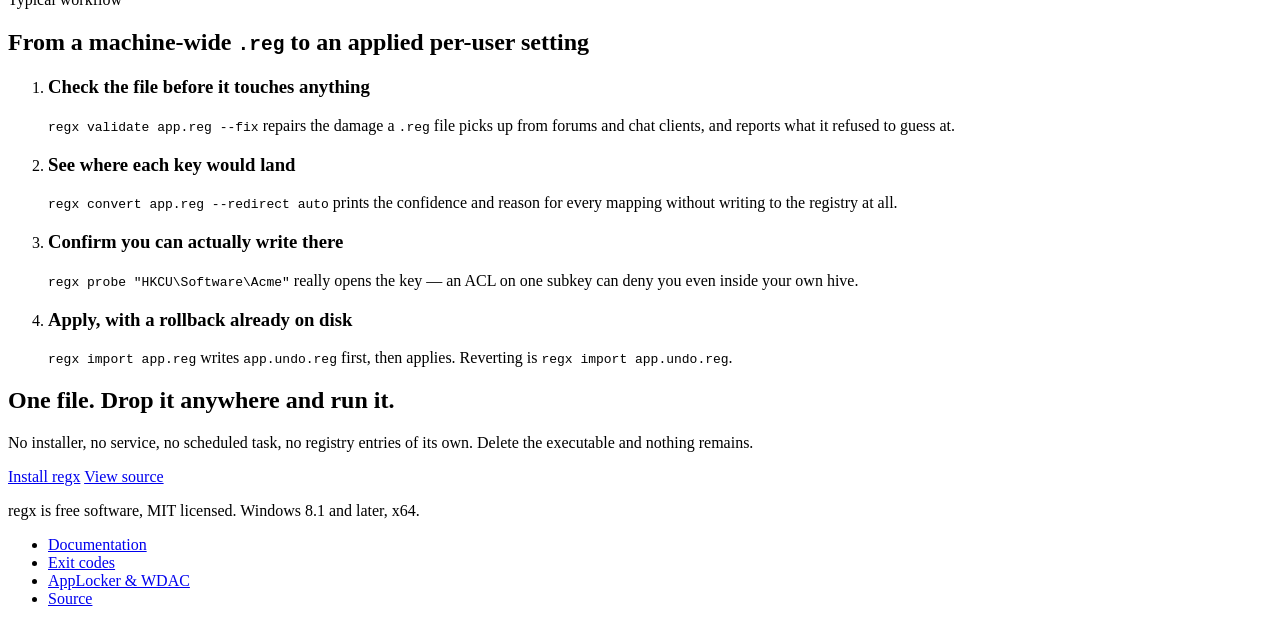
==== commit 06cd24c9: "Implement diff, add integration tests, CI and governance An audit of what actually shipped turned up" ====
--- a/website/index.html
+++ b/website/index.html
@@ -107,10 +107,10 @@
       </div>
 
       <dl class="hero-facts">
-        <div><dt>656 KB</dt><dd>Single executable, static CRT</dd></div>
+        <div><dt>851 KB</dt><dd>Single executable, static CRT</dd></div>
         <div><dt>0</dt><dd>UAC prompts, ever</dd></div>
         <div><dt>0</dt><dd>Runtime dependencies</dd></div>
-        <div><dt>40</dt><dd>Tests against the live registry</dd></div>
+        <div><dt>138</dt><dd>Tests, many against the live registry</dd></div>
       </dl>
     </div>
   </section>
@@ -461,7 +461,7 @@
 
 <footer class="site-footer">
   <div class="wrap">
-    <p>regx is free software, MIT licensed. Windows 8.1 and later, x64 and ARM64.</p>
+    <p>regx is free software, MIT licensed. Windows 8.1 and later, x64.</p>
     <ul class="footer-links">
       <li><a href="/docs">Documentation</a></li>
       <li><a href="/docs#exit-codes">Exit codes</a></li>
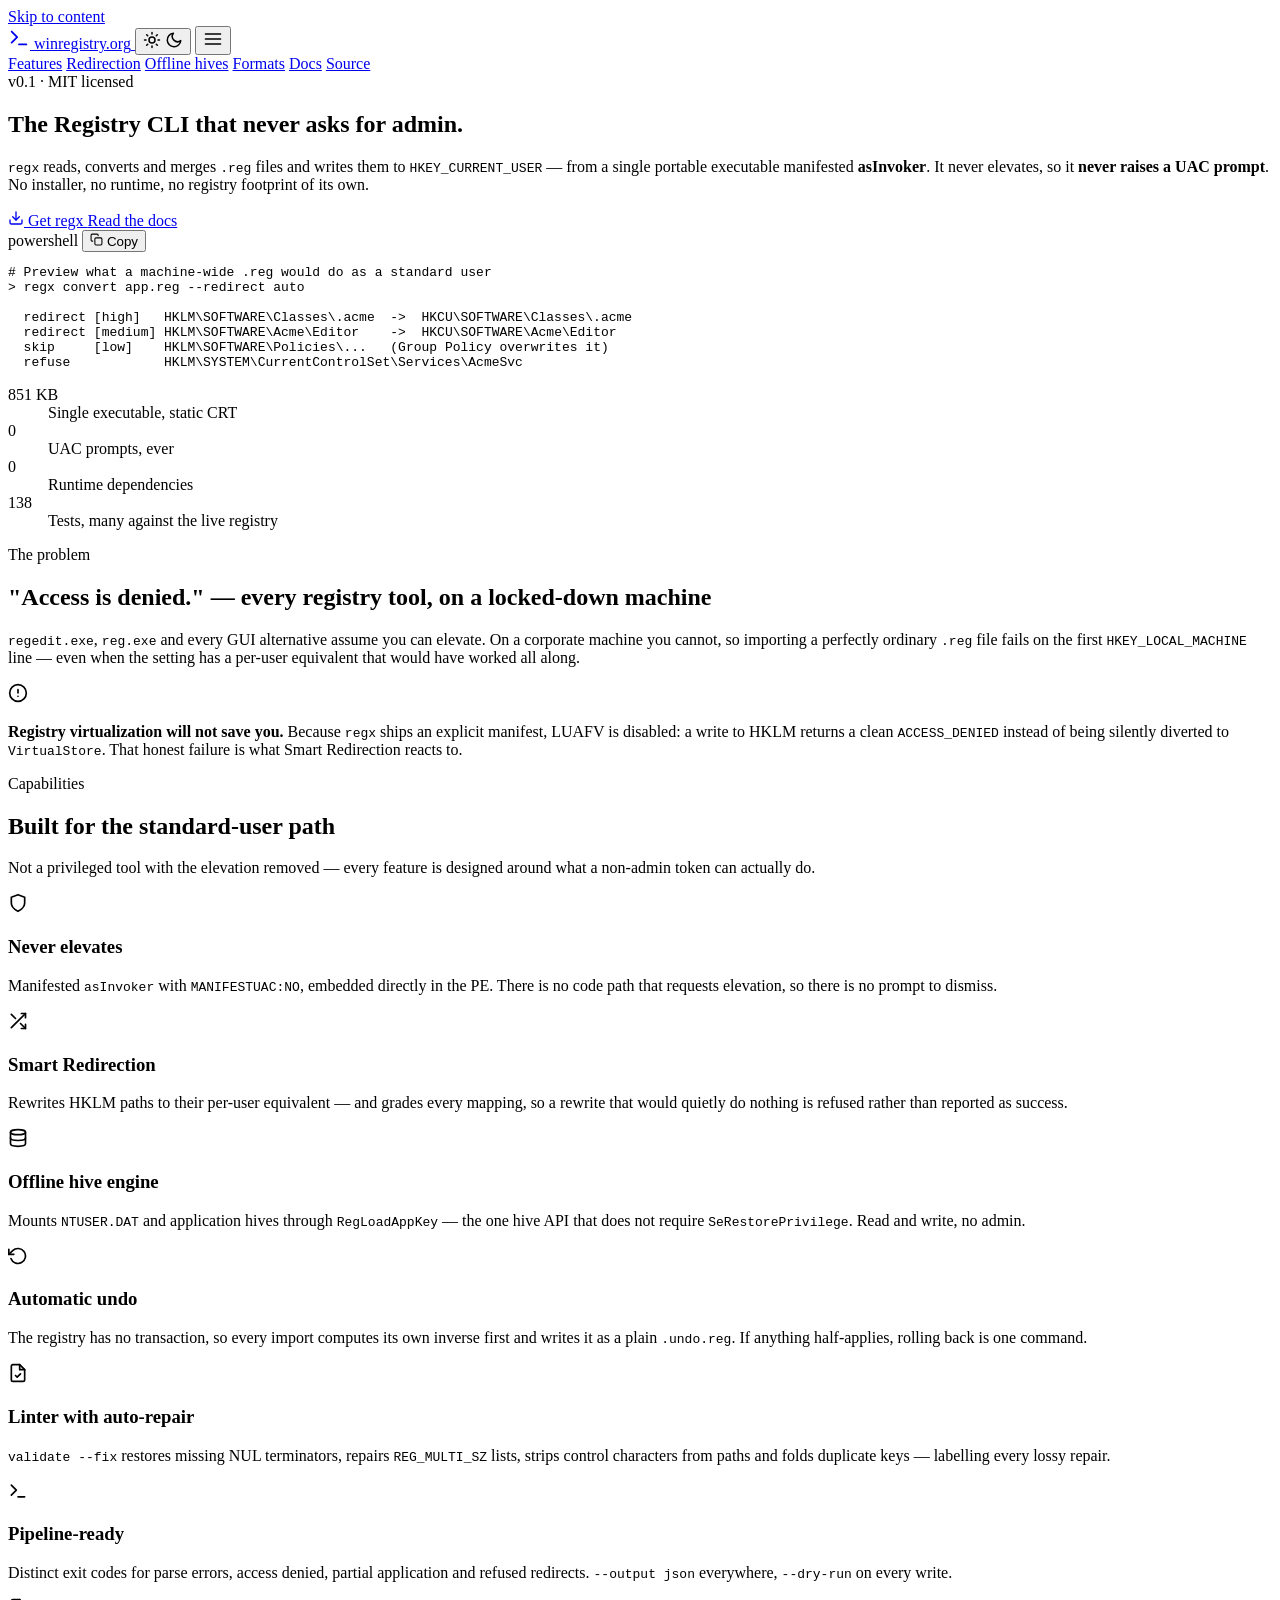
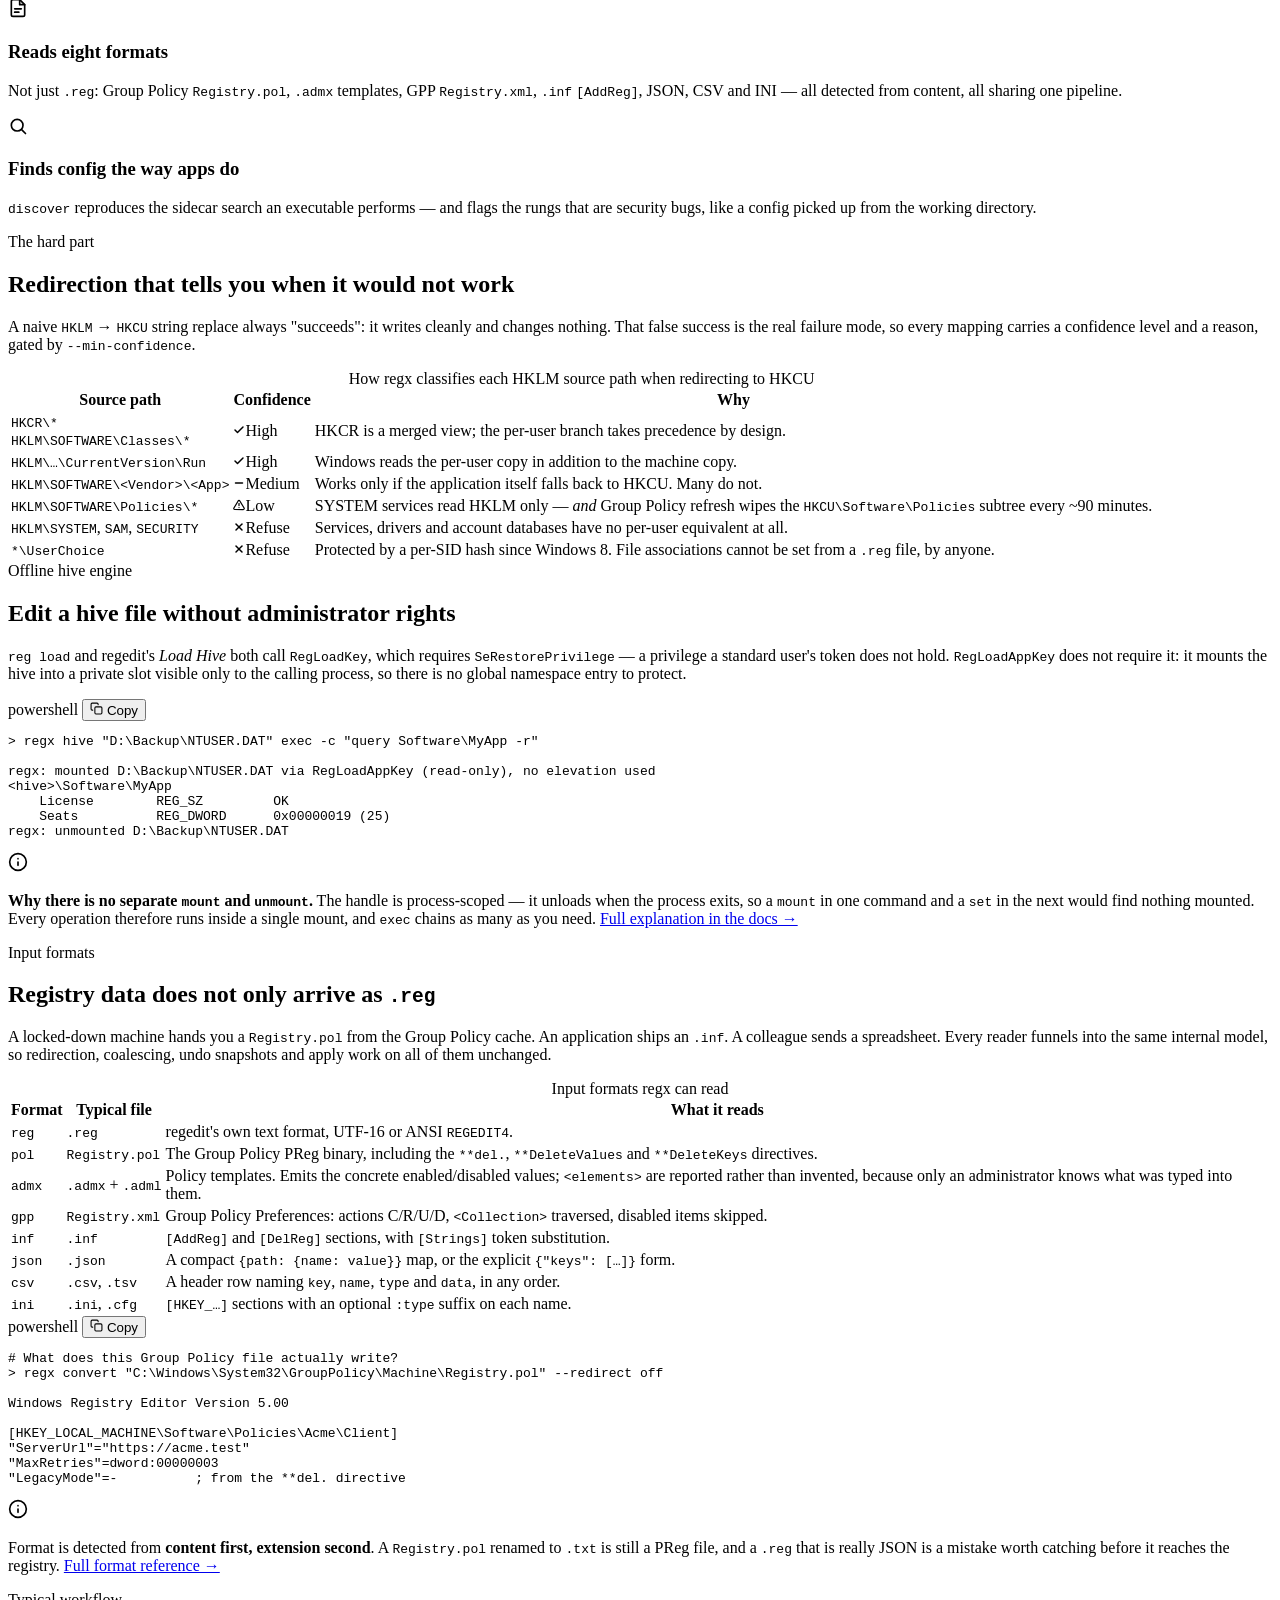
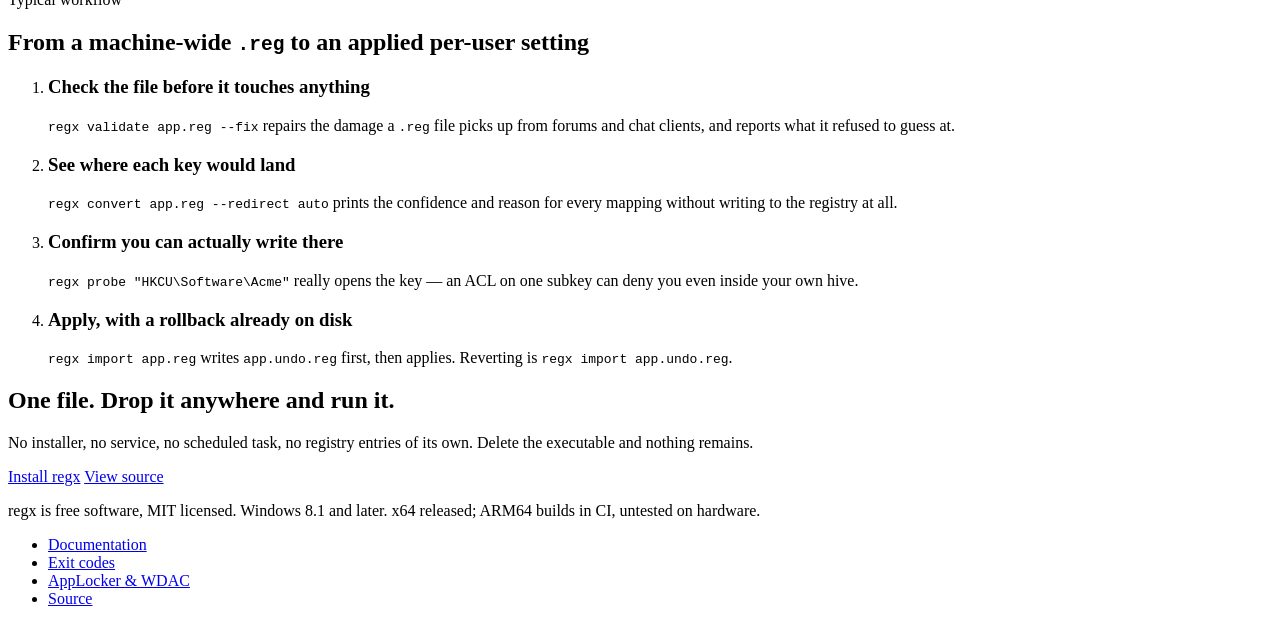
==== commit ce78fa98: "State ARM64 support at the level it is actually verified CI now builds ARM64 on every push, so the p" ====
--- a/website/index.html
+++ b/website/index.html
@@ -461,7 +461,7 @@
 
 <footer class="site-footer">
   <div class="wrap">
-    <p>regx is free software, MIT licensed. Windows 8.1 and later, x64.</p>
+    <p>regx is free software, MIT licensed. Windows 8.1 and later. x64 released; ARM64 builds in CI, untested on hardware.</p>
     <ul class="footer-links">
       <li><a href="/docs">Documentation</a></li>
       <li><a href="/docs#exit-codes">Exit codes</a></li>
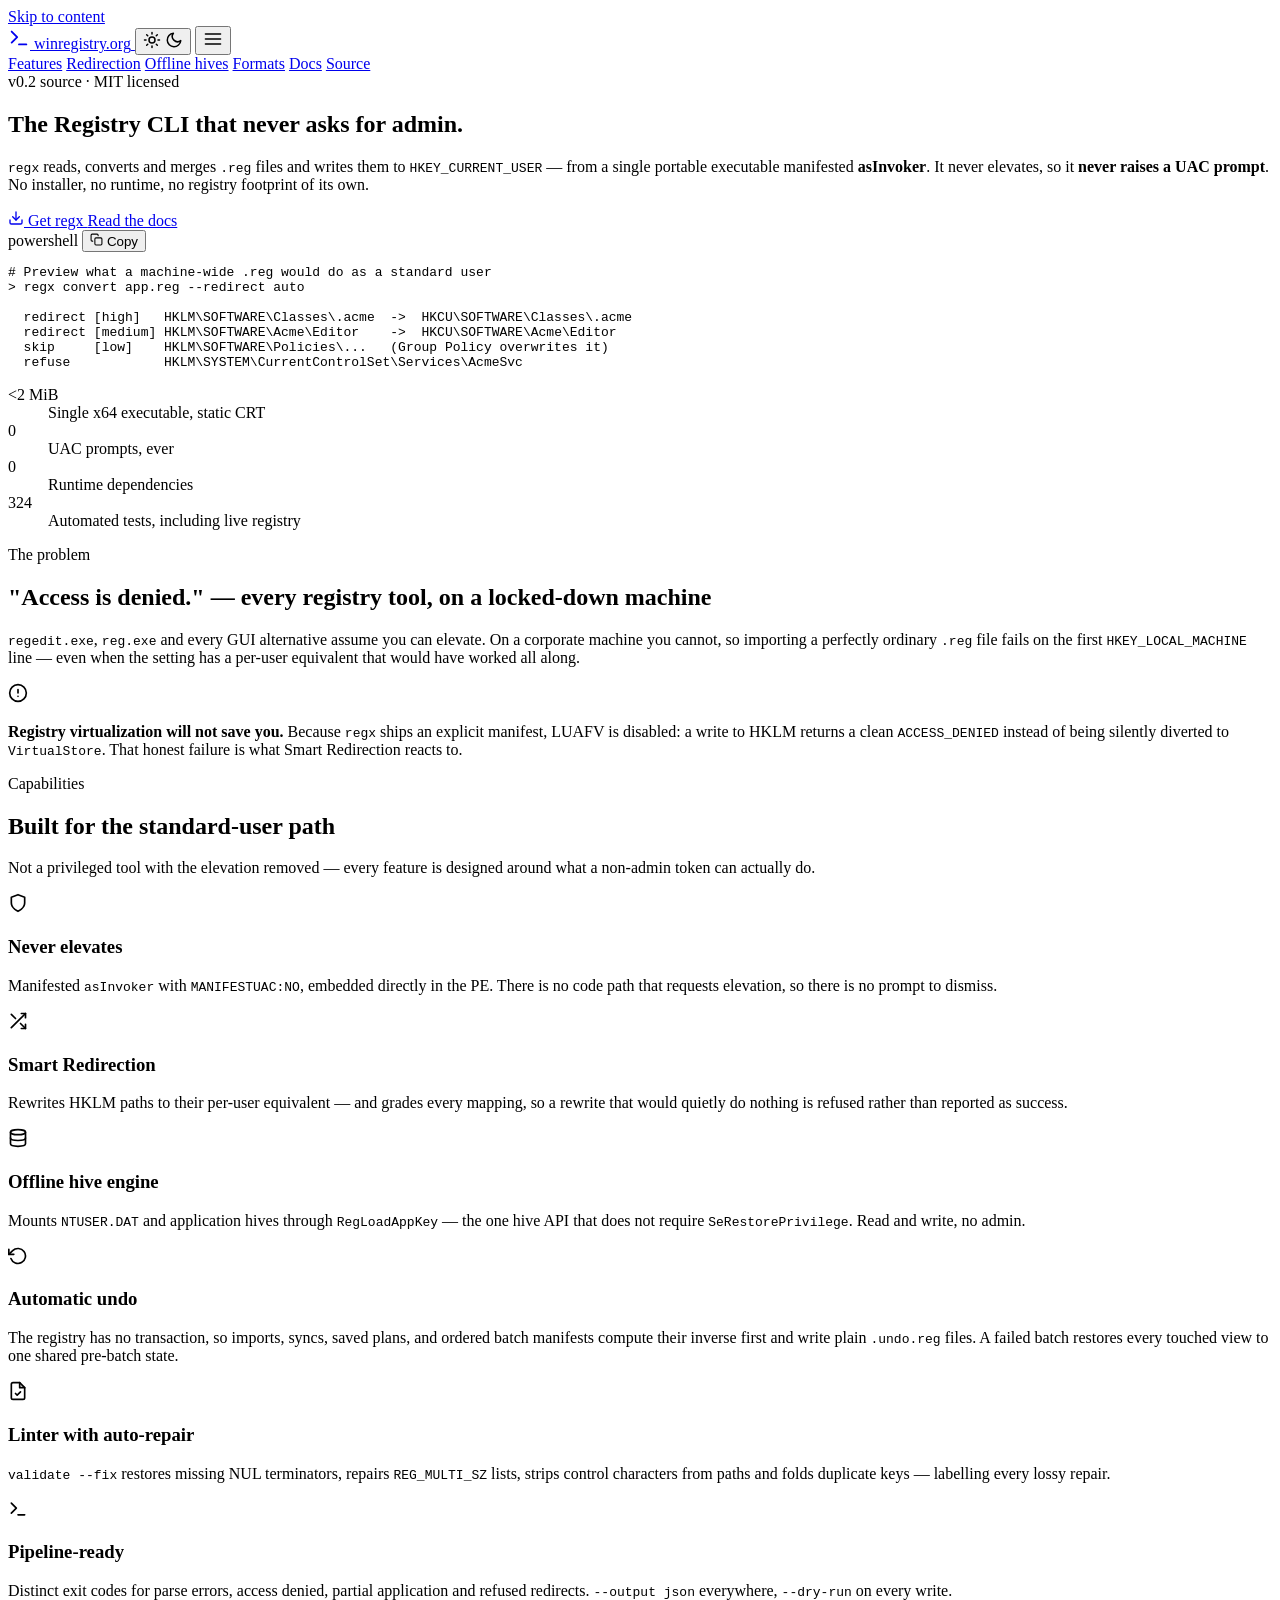
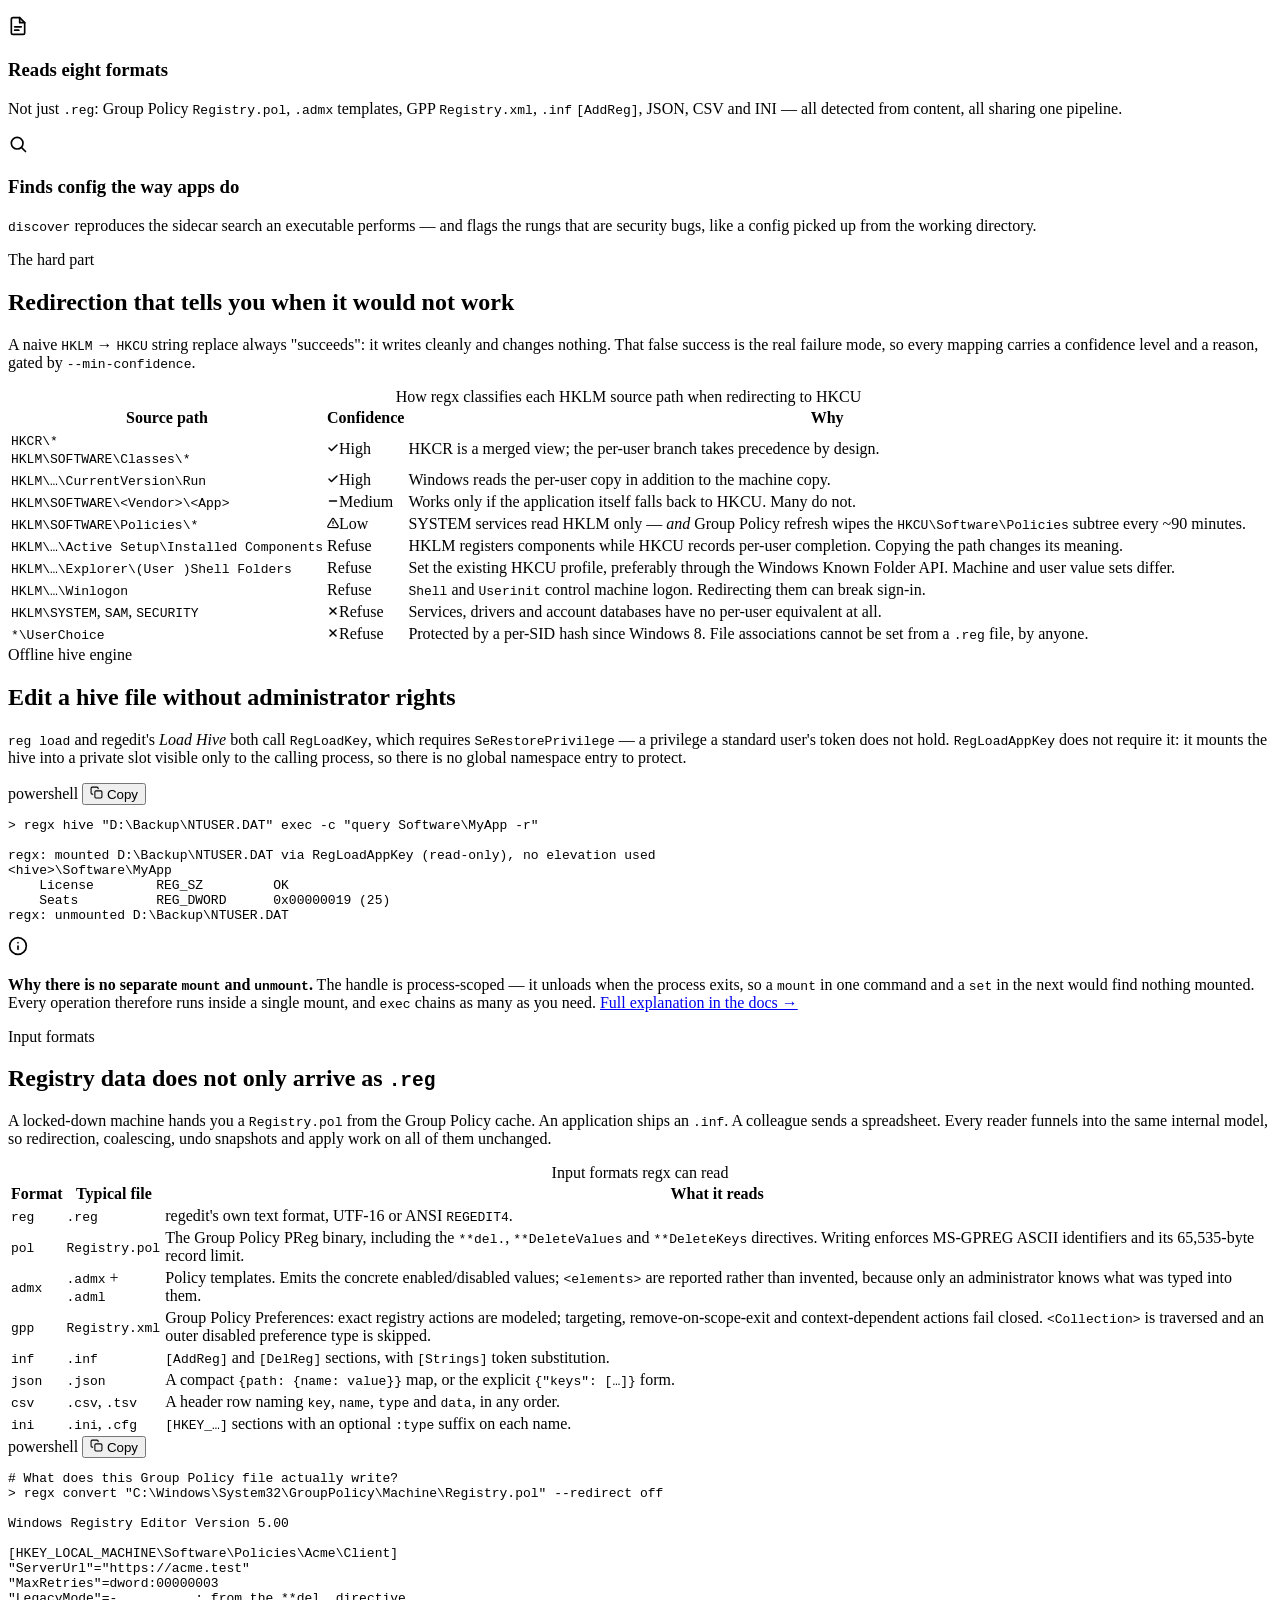
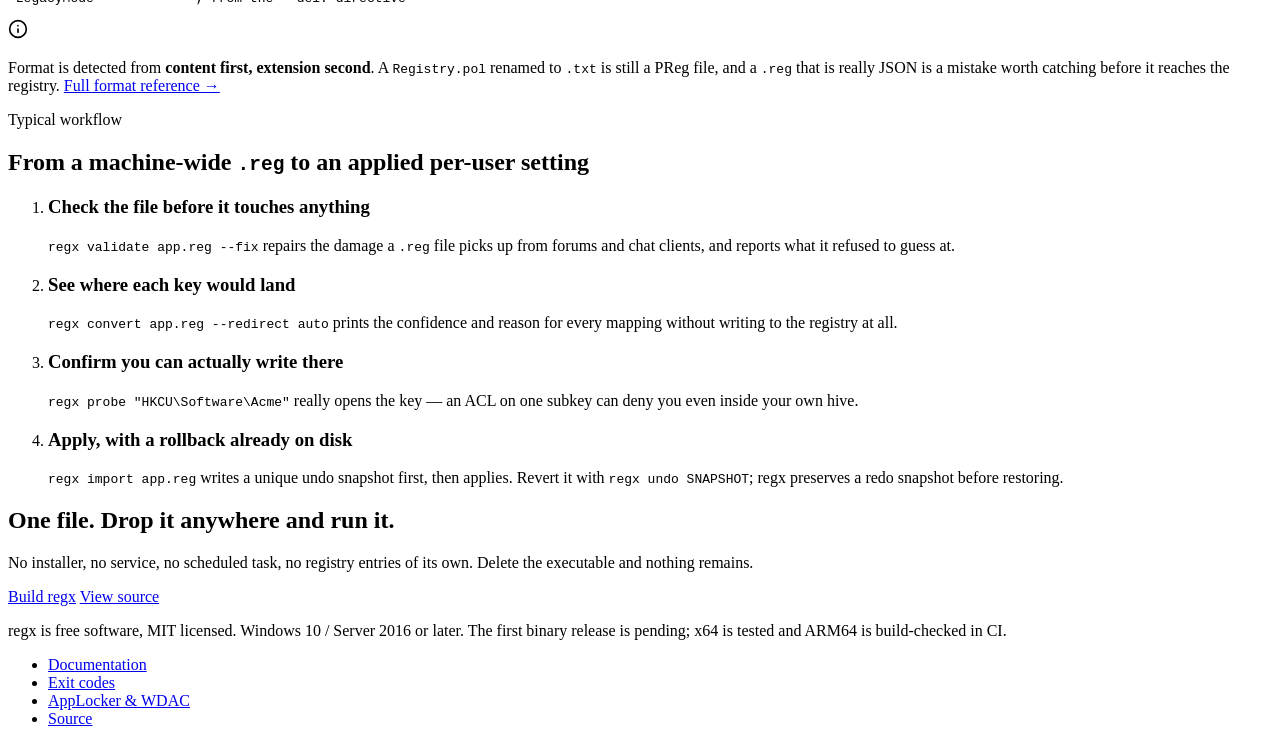
==== commit b6ca015c: "feat: complete regx 0.2 safety and release hardening" ====
--- a/website/index.html
+++ b/website/index.html
@@ -10,7 +10,14 @@
 <meta property="og:url" content="https://www.winregistry.org/">
 <meta property="og:title" content="regx — Windows Registry CLI that never asks for admin">
 <meta property="og:description" content="Portable, single-file, standard-user Registry CLI. No UAC prompt, no installer, no runtime.">
+<meta property="og:image" content="https://www.winregistry.org/assets/img/og-winregistry.png">
+<meta property="og:image:type" content="image/png">
+<meta property="og:image:width" content="1731">
+<meta property="og:image:height" content="909">
+<meta property="og:image:alt" content="WinRegistry — Safe registry automation for Windows">
 <meta name="twitter:card" content="summary_large_image">
+<meta name="twitter:image" content="https://www.winregistry.org/assets/img/og-winregistry.png">
+<meta name="twitter:image:alt" content="WinRegistry — Safe registry automation for Windows">
 <meta name="theme-color" content="#020617" media="(prefers-color-scheme: dark)">
 <meta name="theme-color" content="#f8fafc" media="(prefers-color-scheme: light)">
 <link rel="icon" href="/assets/img/favicon.svg" type="image/svg+xml">
@@ -64,7 +71,7 @@
   <!-- ============================ HERO ============================ -->
   <section class="hero">
     <div class="wrap hero-inner">
-      <span class="badge"><span class="dot" aria-hidden="true"></span> v0.1 &middot; MIT licensed</span>
+      <span class="badge"><span class="dot" aria-hidden="true"></span> v0.2 source &middot; MIT licensed</span>
 
       <h1>The Registry CLI that never asks for admin.</h1>
 
@@ -107,10 +114,10 @@
       </div>
 
       <dl class="hero-facts">
-        <div><dt>851 KB</dt><dd>Single executable, static CRT</dd></div>
+        <div><dt>&lt;2 MiB</dt><dd>Single x64 executable, static CRT</dd></div>
         <div><dt>0</dt><dd>UAC prompts, ever</dd></div>
         <div><dt>0</dt><dd>Runtime dependencies</dd></div>
-        <div><dt>138</dt><dd>Tests, many against the live registry</dd></div>
+        <div><dt>324</dt><dd>Automated tests, including live registry</dd></div>
       </dl>
     </div>
   </section>
@@ -189,7 +196,7 @@
             </svg>
           </span>
           <h3>Automatic undo</h3>
-          <p>The registry has no transaction, so every import computes its own inverse first and writes it as a plain <code>.undo.reg</code>. If anything half-applies, rolling back is one command.</p>
+          <p>The registry has no transaction, so imports, syncs, saved plans, and ordered batch manifests compute their inverse first and write plain <code>.undo.reg</code> files. A failed batch restores every touched view to one shared pre-batch state.</p>
         </article>
 
         <article class="card reveal">
@@ -274,6 +281,21 @@
               <td><code>HKLM\SOFTWARE\Policies\*</code></td>
               <td><span class="pill pill-low"><svg width="12" height="12" viewBox="0 0 24 24" fill="none" stroke="currentColor" stroke-width="2.5" stroke-linecap="round" stroke-linejoin="round" aria-hidden="true"><path d="M10.3 3.9 1.8 18a2 2 0 0 0 1.7 3h17a2 2 0 0 0 1.7-3L13.7 3.9a2 2 0 0 0-3.4 0z"></path><line x1="12" y1="9" x2="12" y2="13"></line><line x1="12" y1="17" x2="12.01" y2="17"></line></svg>Low</span></td>
               <td class="muted">SYSTEM services read HKLM only — <em>and</em> Group Policy refresh wipes the <code>HKCU\Software\Policies</code> subtree every ~90 minutes.</td>
+            </tr>
+            <tr>
+              <td><code>HKLM\…\Active Setup\Installed Components</code></td>
+              <td><span class="pill pill-refuse">Refuse</span></td>
+              <td class="muted">HKLM registers components while HKCU records per-user completion. Copying the path changes its meaning.</td>
+            </tr>
+            <tr>
+              <td><code>HKLM\…\Explorer\(User )Shell Folders</code></td>
+              <td><span class="pill pill-refuse">Refuse</span></td>
+              <td class="muted">Set the existing HKCU profile, preferably through the Windows Known Folder API. Machine and user value sets differ.</td>
+            </tr>
+            <tr>
+              <td><code>HKLM\…\Winlogon</code></td>
+              <td><span class="pill pill-refuse">Refuse</span></td>
+              <td class="muted"><code>Shell</code> and <code>Userinit</code> control machine logon. Redirecting them can break sign-in.</td>
             </tr>
             <tr>
               <td><code>HKLM\SYSTEM</code>, <code>SAM</code>, <code>SECURITY</code></td>
@@ -363,9 +385,9 @@
           </thead>
           <tbody>
             <tr><td><code>reg</code></td><td class="muted"><code>.reg</code></td><td class="muted">regedit's own text format, UTF-16 or ANSI <code>REGEDIT4</code>.</td></tr>
-            <tr><td><code>pol</code></td><td class="muted"><code>Registry.pol</code></td><td class="muted">The Group Policy PReg binary, including the <code>**del.</code>, <code>**DeleteValues</code> and <code>**DeleteKeys</code> directives.</td></tr>
+            <tr><td><code>pol</code></td><td class="muted"><code>Registry.pol</code></td><td class="muted">The Group Policy PReg binary, including the <code>**del.</code>, <code>**DeleteValues</code> and <code>**DeleteKeys</code> directives. Writing enforces MS-GPREG ASCII identifiers and its 65,535-byte record limit.</td></tr>
             <tr><td><code>admx</code></td><td class="muted"><code>.admx</code> + <code>.adml</code></td><td class="muted">Policy templates. Emits the concrete enabled/disabled values; <code>&lt;elements&gt;</code> are reported rather than invented, because only an administrator knows what was typed into them.</td></tr>
-            <tr><td><code>gpp</code></td><td class="muted"><code>Registry.xml</code></td><td class="muted">Group Policy Preferences: actions C/R/U/D, <code>&lt;Collection&gt;</code> traversed, disabled items skipped.</td></tr>
+            <tr><td><code>gpp</code></td><td class="muted"><code>Registry.xml</code></td><td class="muted">Group Policy Preferences: exact registry actions are modeled; targeting, remove-on-scope-exit and context-dependent actions fail closed. <code>&lt;Collection&gt;</code> is traversed and an outer disabled preference type is skipped.</td></tr>
             <tr><td><code>inf</code></td><td class="muted"><code>.inf</code></td><td class="muted"><code>[AddReg]</code> and <code>[DelReg]</code> sections, with <code>[Strings]</code> token substitution.</td></tr>
             <tr><td><code>json</code></td><td class="muted"><code>.json</code></td><td class="muted">A compact <code>{path: {name: value}}</code> map, or the explicit <code>{"keys": […]}</code> form.</td></tr>
             <tr><td><code>csv</code></td><td class="muted"><code>.csv</code>, <code>.tsv</code></td><td class="muted">A header row naming <code>key</code>, <code>name</code>, <code>type</code> and <code>data</code>, in any order.</td></tr>
@@ -434,7 +456,7 @@
         </li>
         <li>
           <h3>Apply, with a rollback already on disk</h3>
-          <p><code>regx import app.reg</code> writes <code>app.undo.reg</code> first, then applies. Reverting is <code>regx import app.undo.reg</code>.</p>
+          <p><code>regx import app.reg</code> writes a unique undo snapshot first, then applies. Revert it with <code>regx undo SNAPSHOT</code>; regx preserves a redo snapshot before restoring.</p>
         </li>
       </ol>
     </div>
@@ -450,7 +472,7 @@
           Delete the executable and nothing remains.
         </p>
         <div class="hero-actions">
-          <a class="btn btn-primary" href="/docs#install">Install regx</a>
+          <a class="btn btn-primary" href="/docs#install">Build regx</a>
           <a class="btn btn-secondary" href="https://github.com/xmetaads/winregistry">View source</a>
         </div>
       </div>
@@ -461,7 +483,7 @@
 
 <footer class="site-footer">
   <div class="wrap">
-    <p>regx is free software, MIT licensed. Windows 8.1 and later. x64 released; ARM64 builds in CI, untested on hardware.</p>
+    <p>regx is free software, MIT licensed. Windows 10 / Server 2016 or later. The first binary release is pending; x64 is tested and ARM64 is build-checked in CI.</p>
     <ul class="footer-links">
       <li><a href="/docs">Documentation</a></li>
       <li><a href="/docs#exit-codes">Exit codes</a></li>
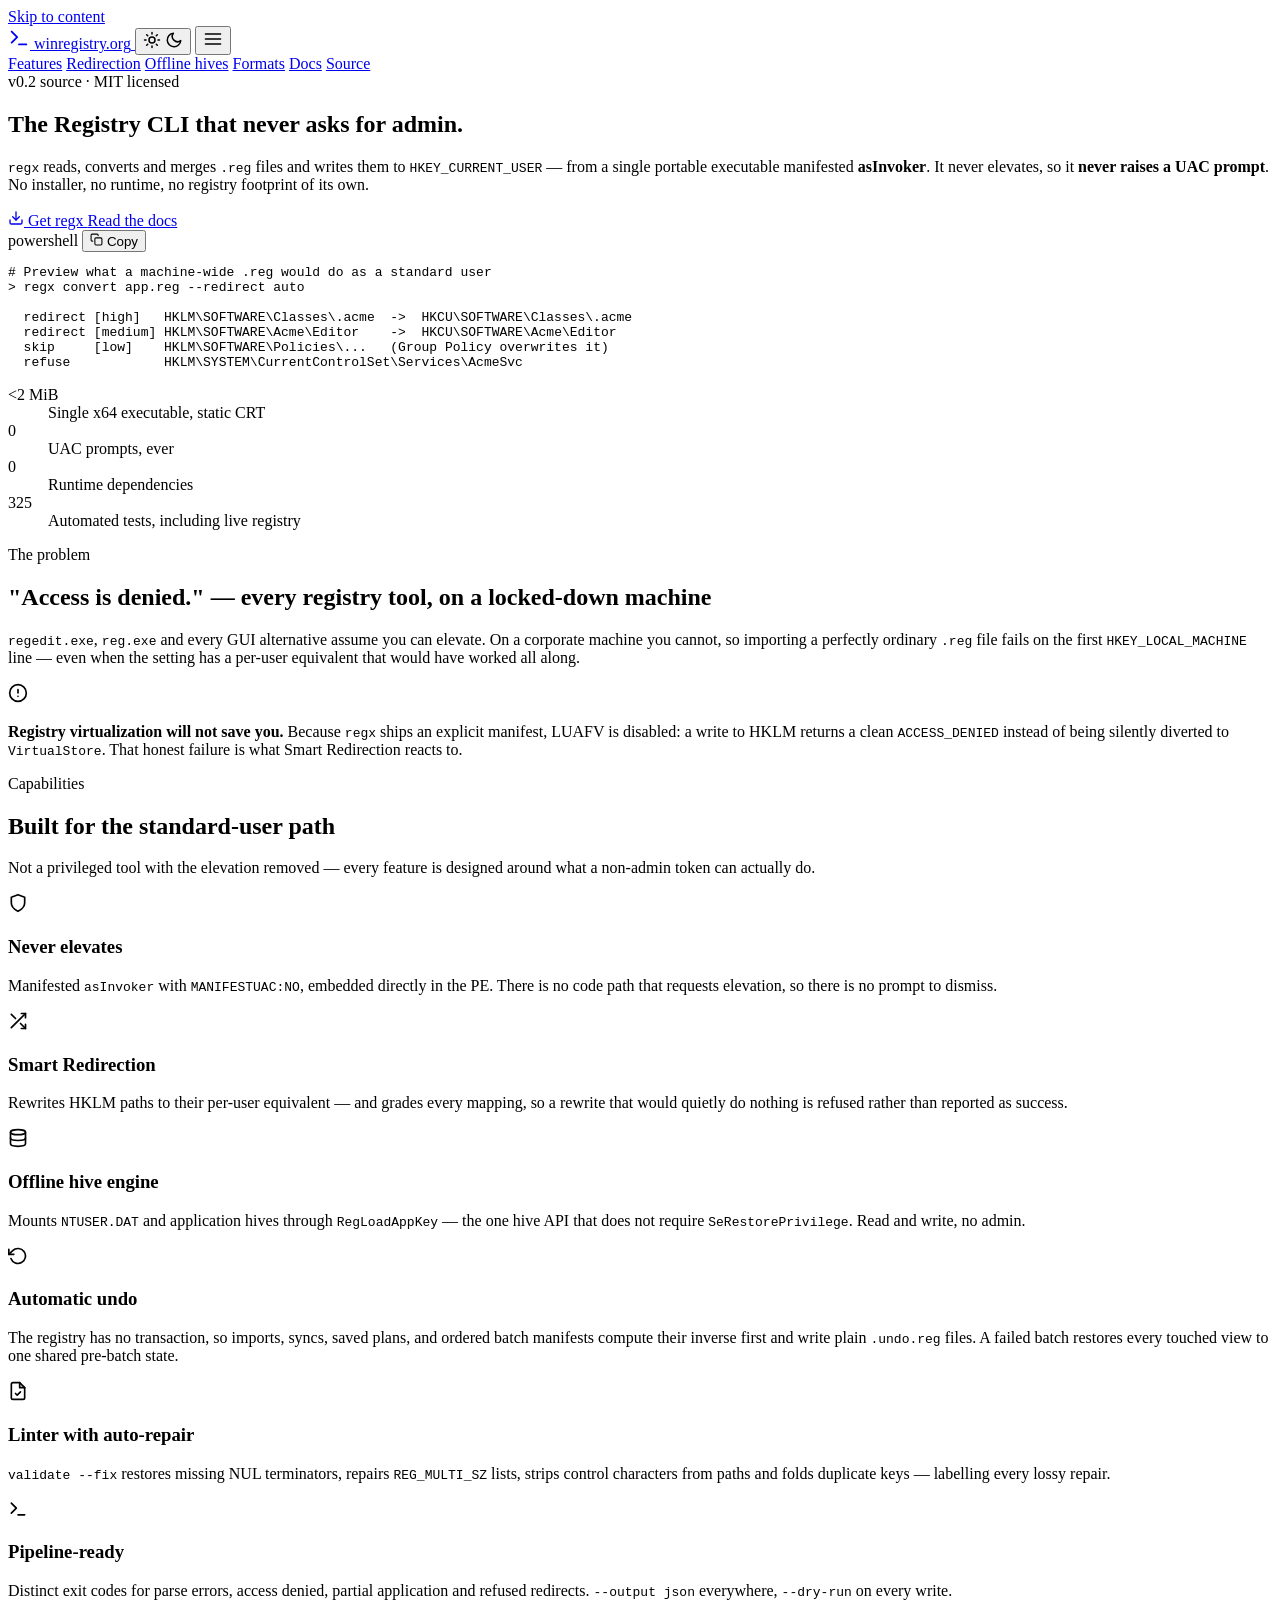
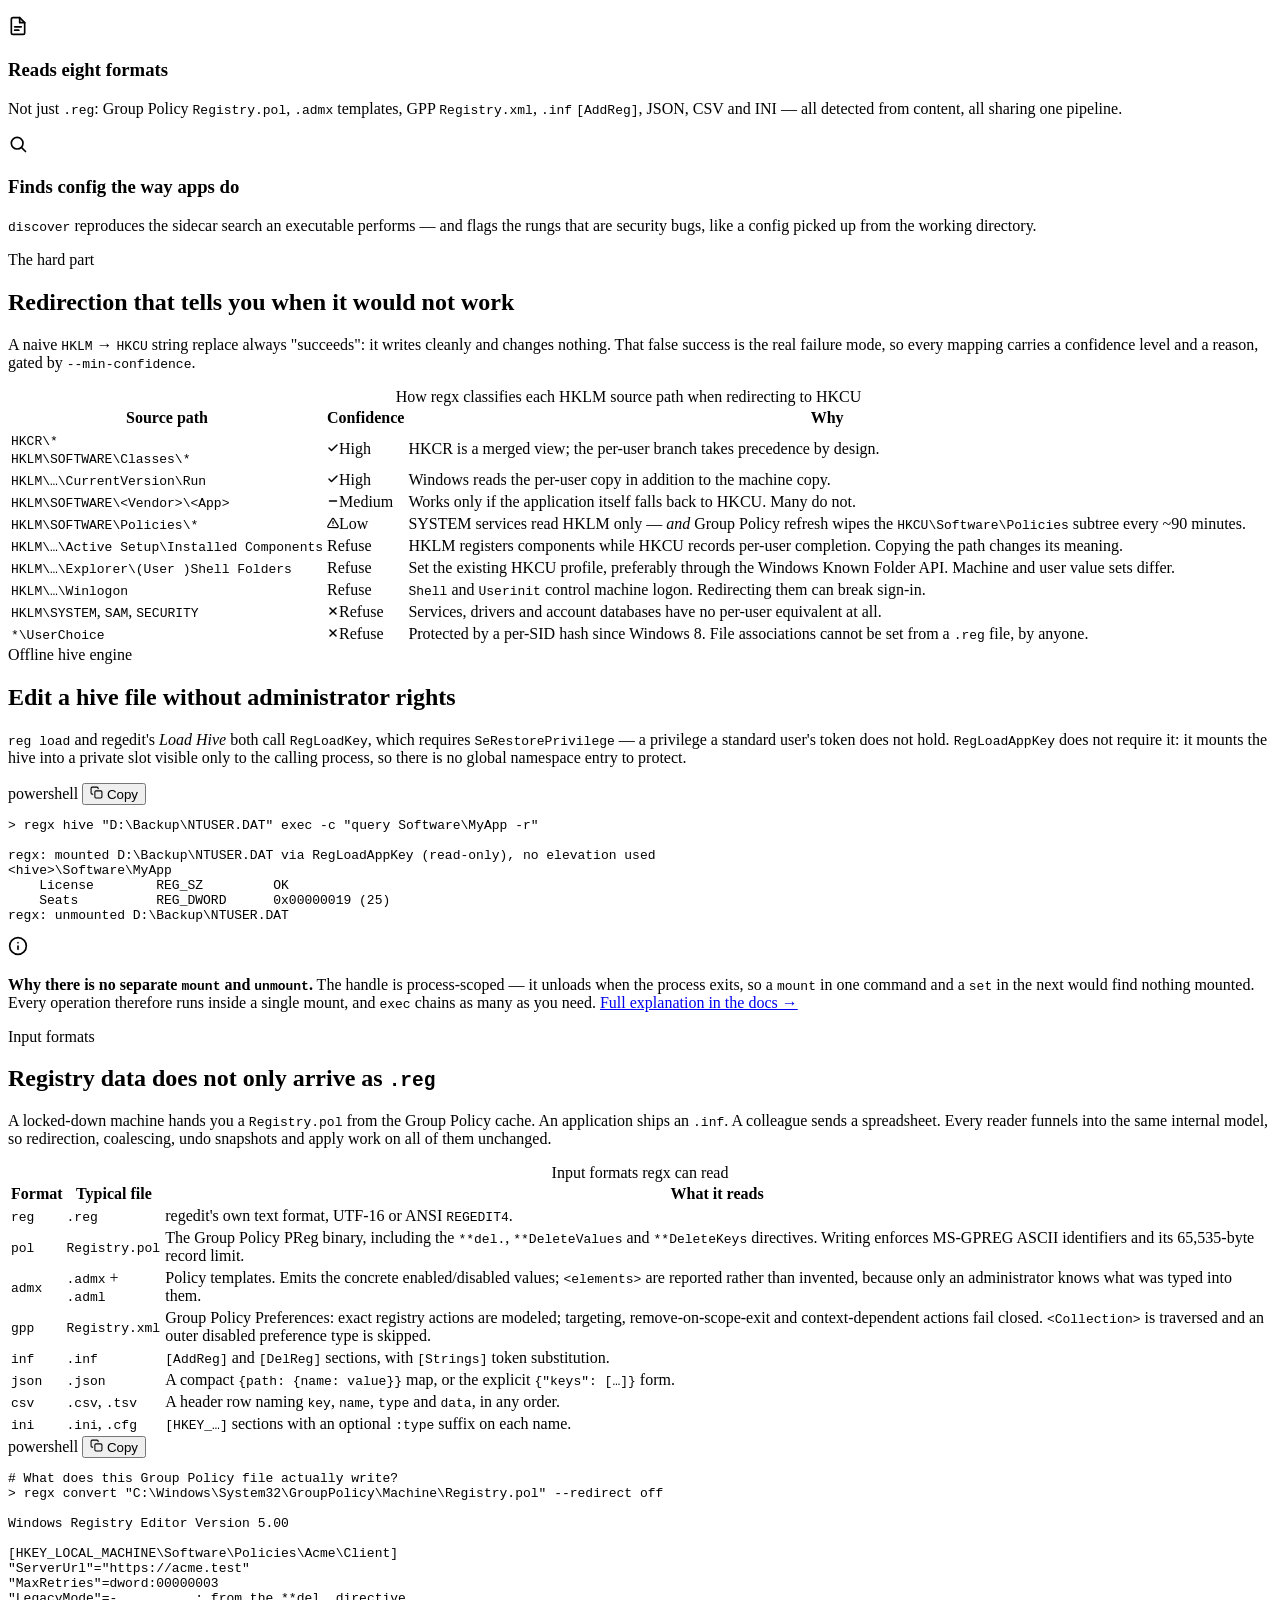
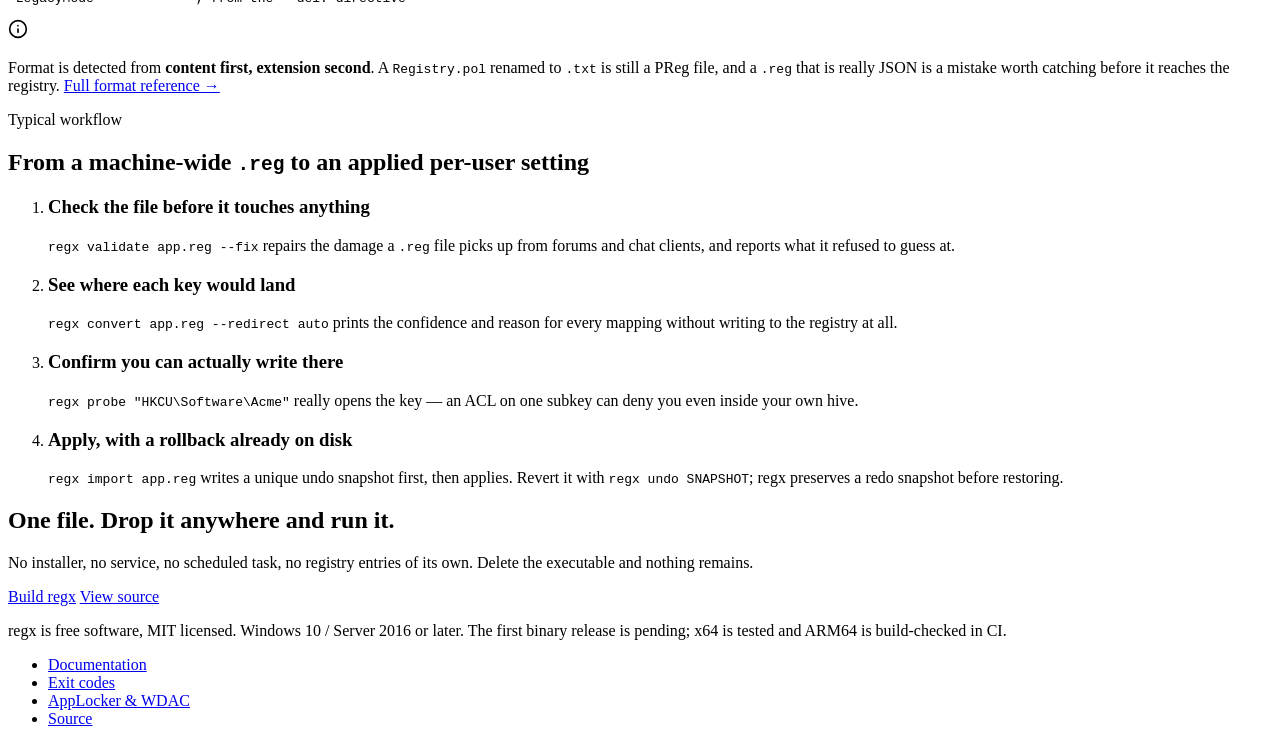
==== commit 8d9d3675: "fix: harden INF parsing and Windows CI contracts" ====
--- a/website/index.html
+++ b/website/index.html
@@ -117,7 +117,7 @@
         <div><dt>&lt;2 MiB</dt><dd>Single x64 executable, static CRT</dd></div>
         <div><dt>0</dt><dd>UAC prompts, ever</dd></div>
         <div><dt>0</dt><dd>Runtime dependencies</dd></div>
-        <div><dt>324</dt><dd>Automated tests, including live registry</dd></div>
+        <div><dt>325</dt><dd>Automated tests, including live registry</dd></div>
       </dl>
     </div>
   </section>
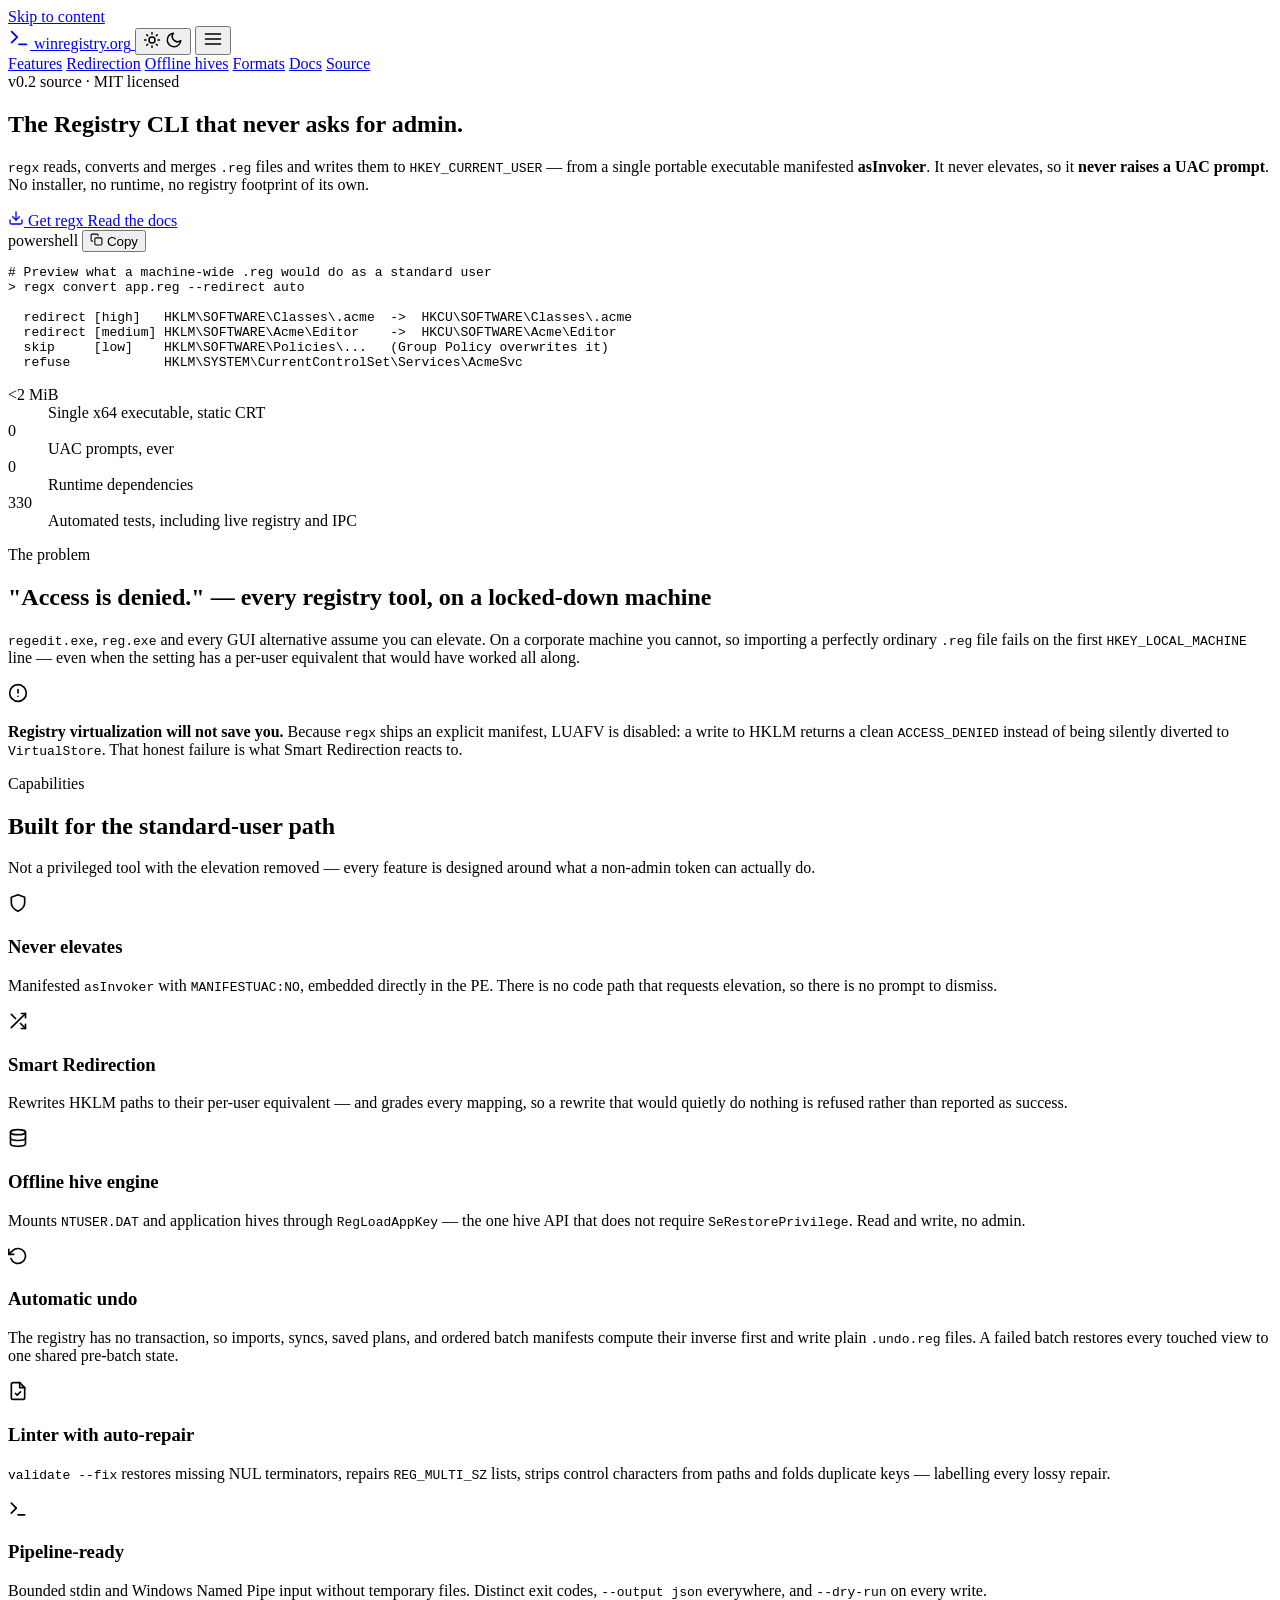
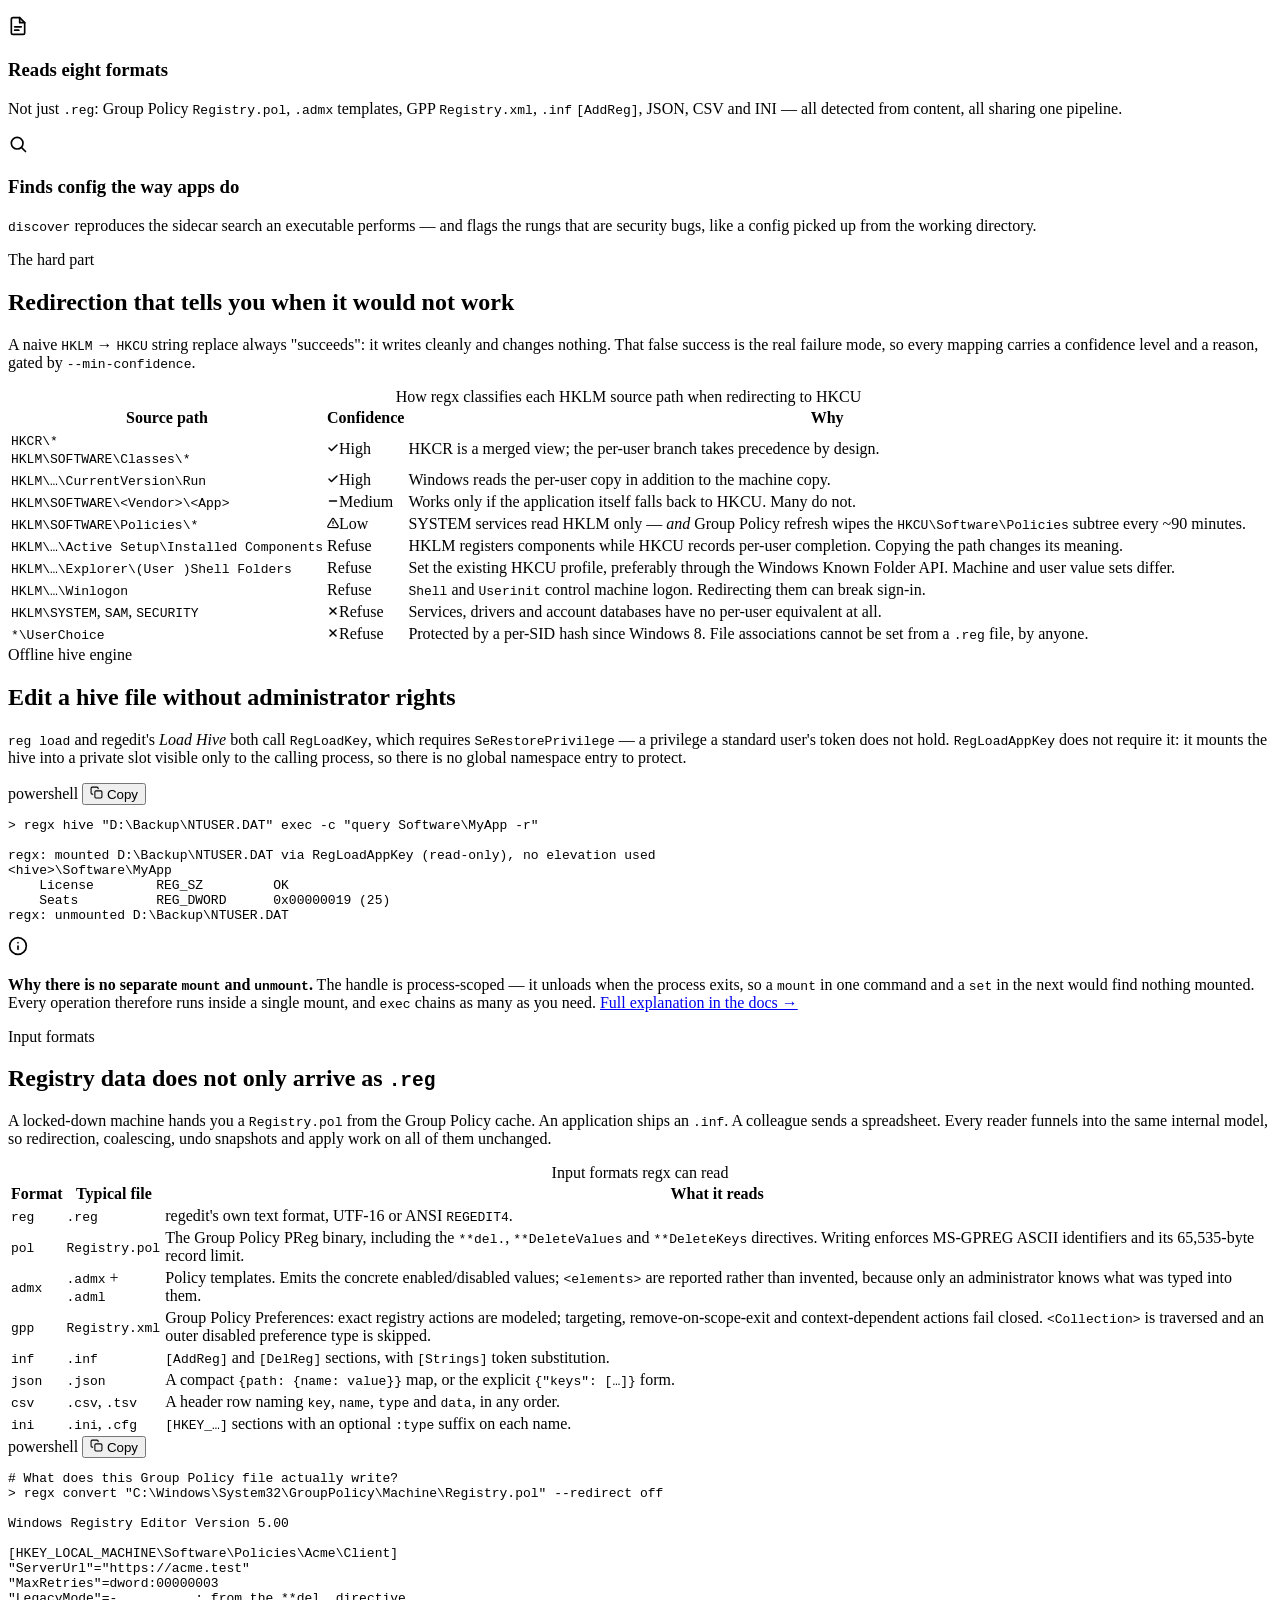
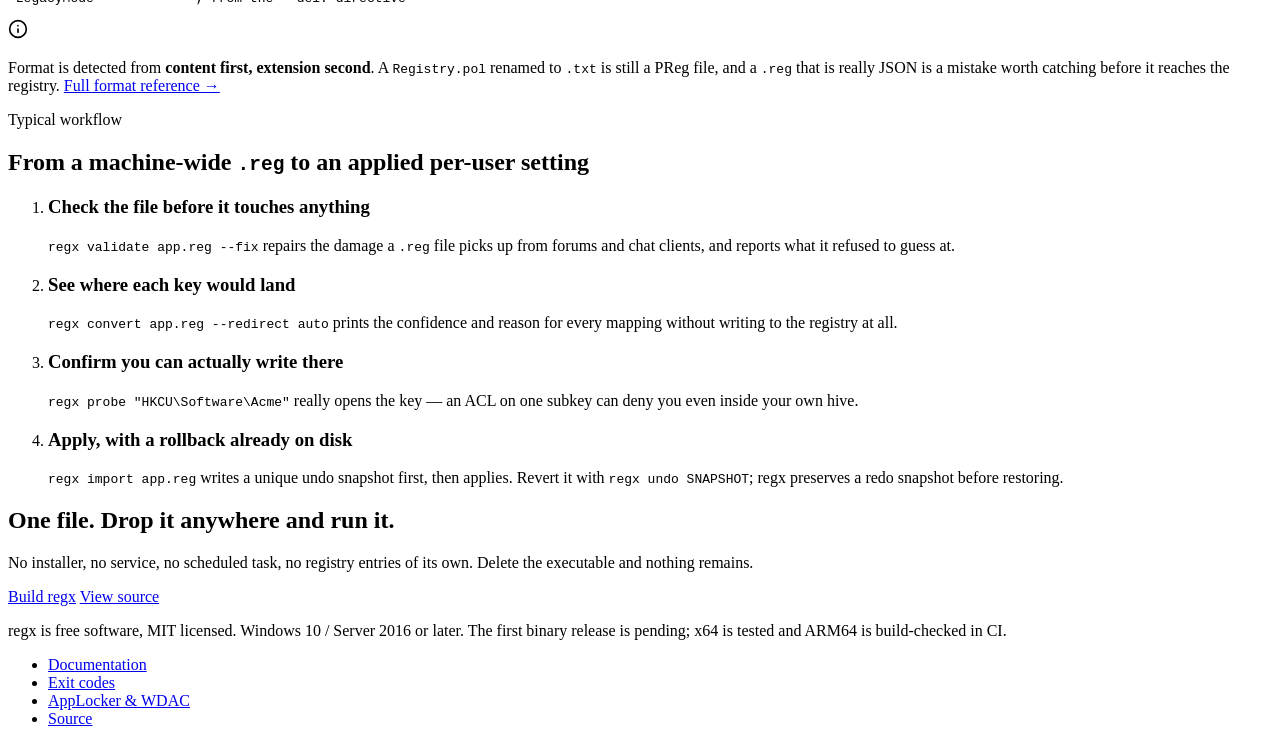
==== commit 9c6e732d: "feat: add bounded Windows named pipe input" ====
--- a/website/index.html
+++ b/website/index.html
@@ -117,7 +117,7 @@
         <div><dt>&lt;2 MiB</dt><dd>Single x64 executable, static CRT</dd></div>
         <div><dt>0</dt><dd>UAC prompts, ever</dd></div>
         <div><dt>0</dt><dd>Runtime dependencies</dd></div>
-        <div><dt>325</dt><dd>Automated tests, including live registry</dd></div>
+        <div><dt>330</dt><dd>Automated tests, including live registry and IPC</dd></div>
       </dl>
     </div>
   </section>
@@ -216,7 +216,7 @@
             </svg>
           </span>
           <h3>Pipeline-ready</h3>
-          <p>Distinct exit codes for parse errors, access denied, partial application and refused redirects. <code>--output json</code> everywhere, <code>--dry-run</code> on every write.</p>
+          <p>Bounded stdin and Windows Named Pipe input without temporary files. Distinct exit codes, <code>--output json</code> everywhere, and <code>--dry-run</code> on every write.</p>
         </article>
 
         <article class="card reveal">
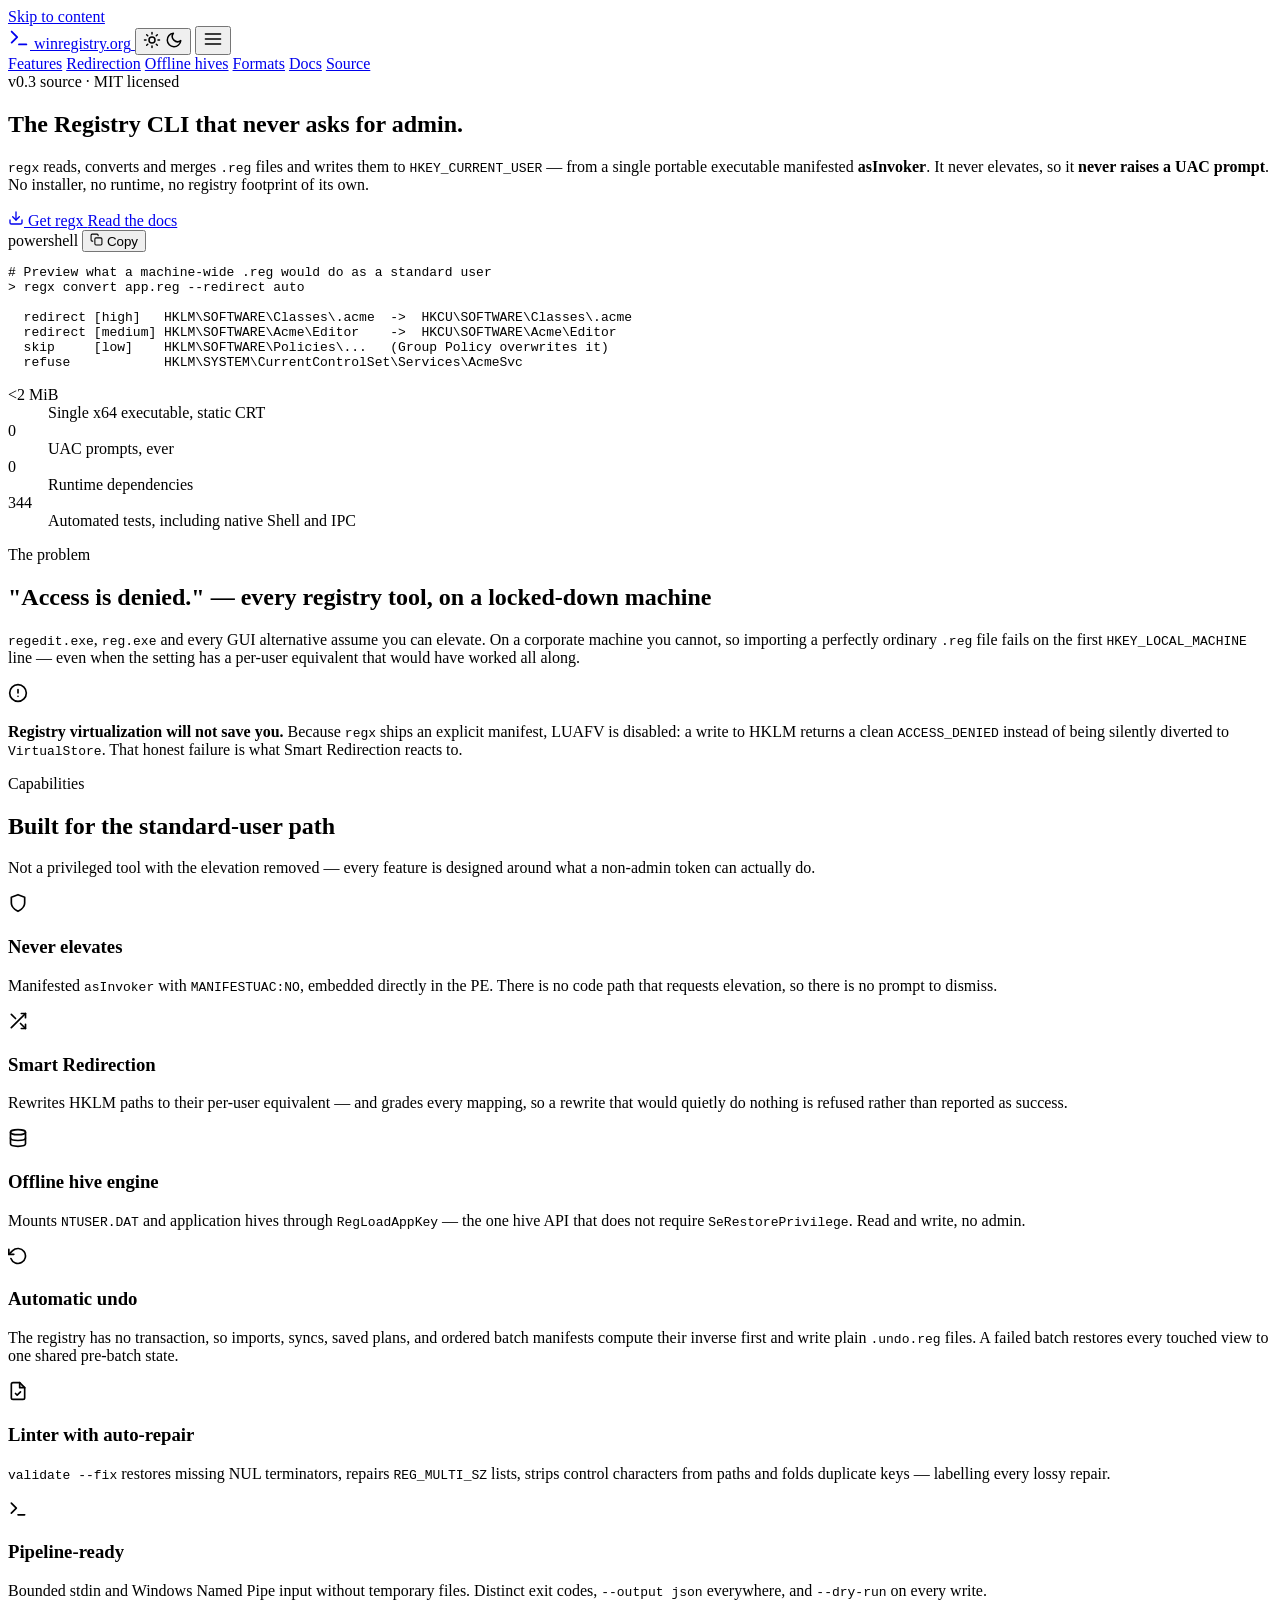
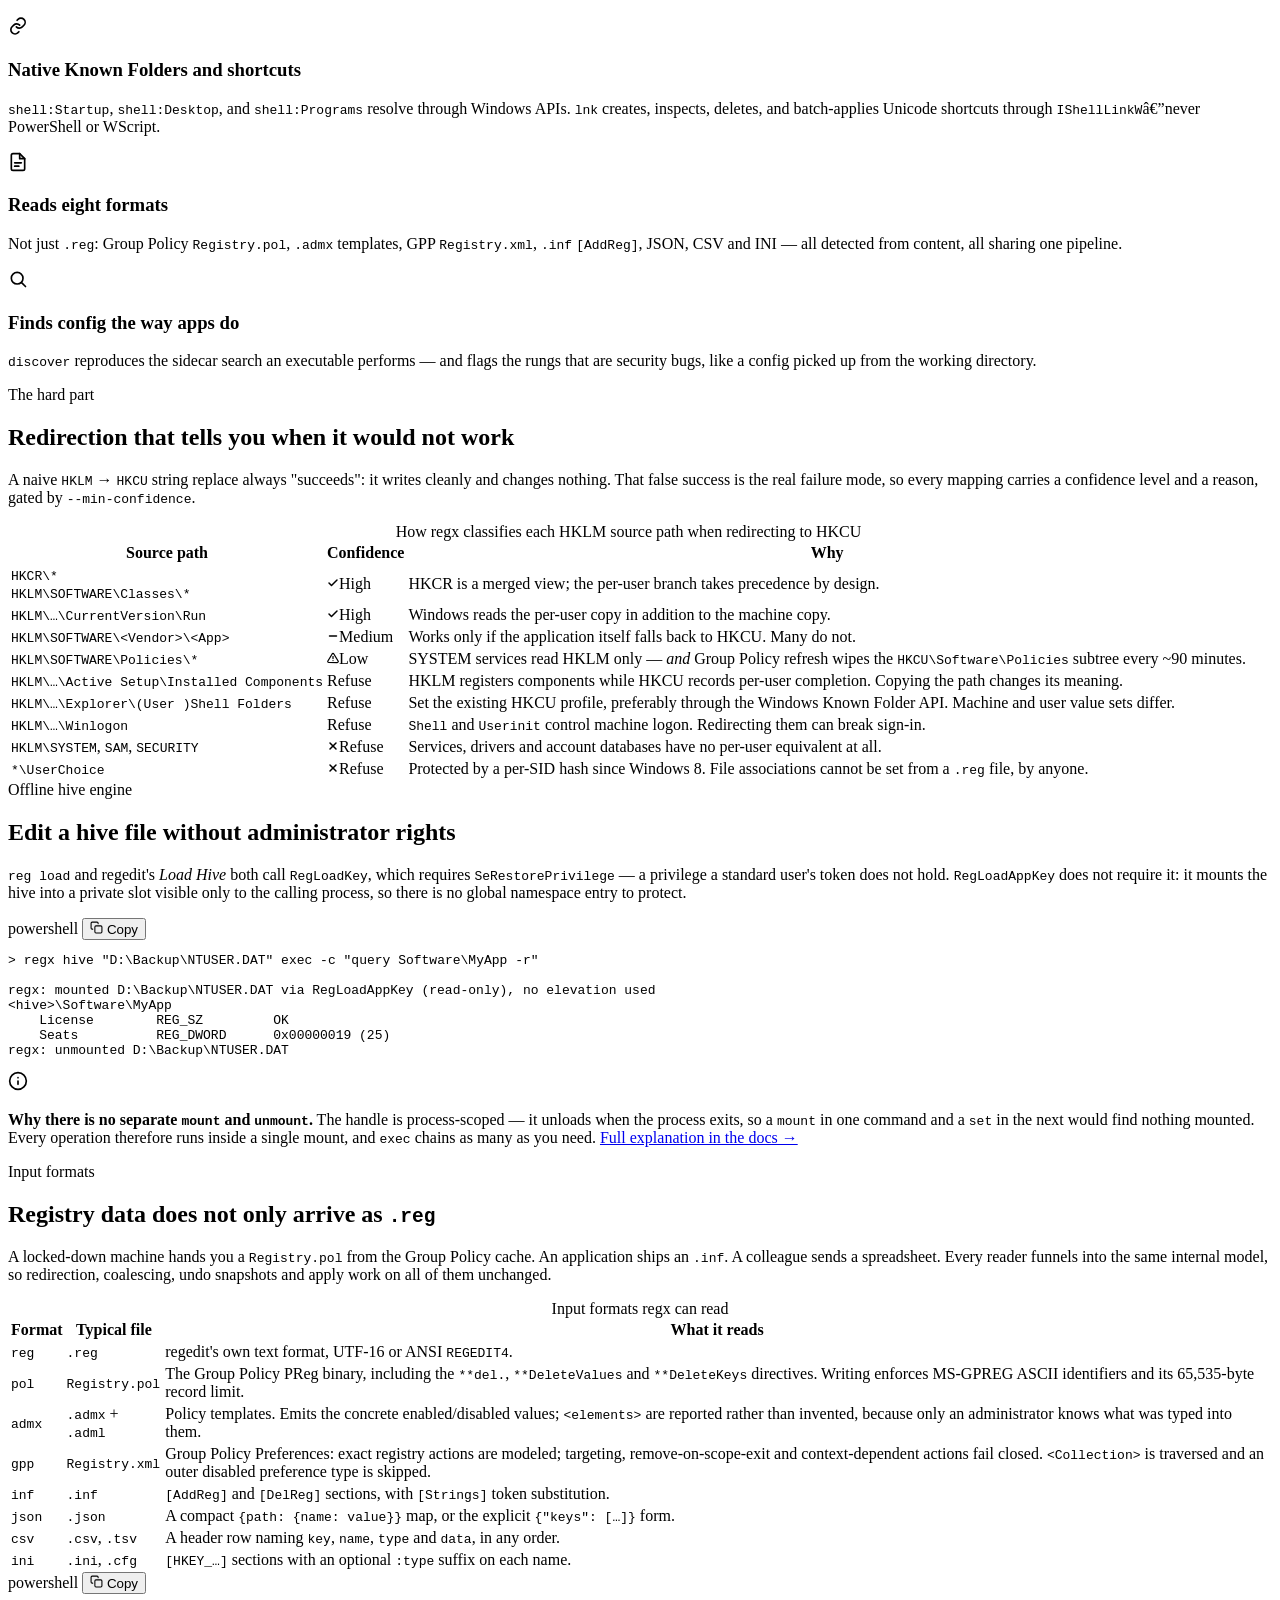
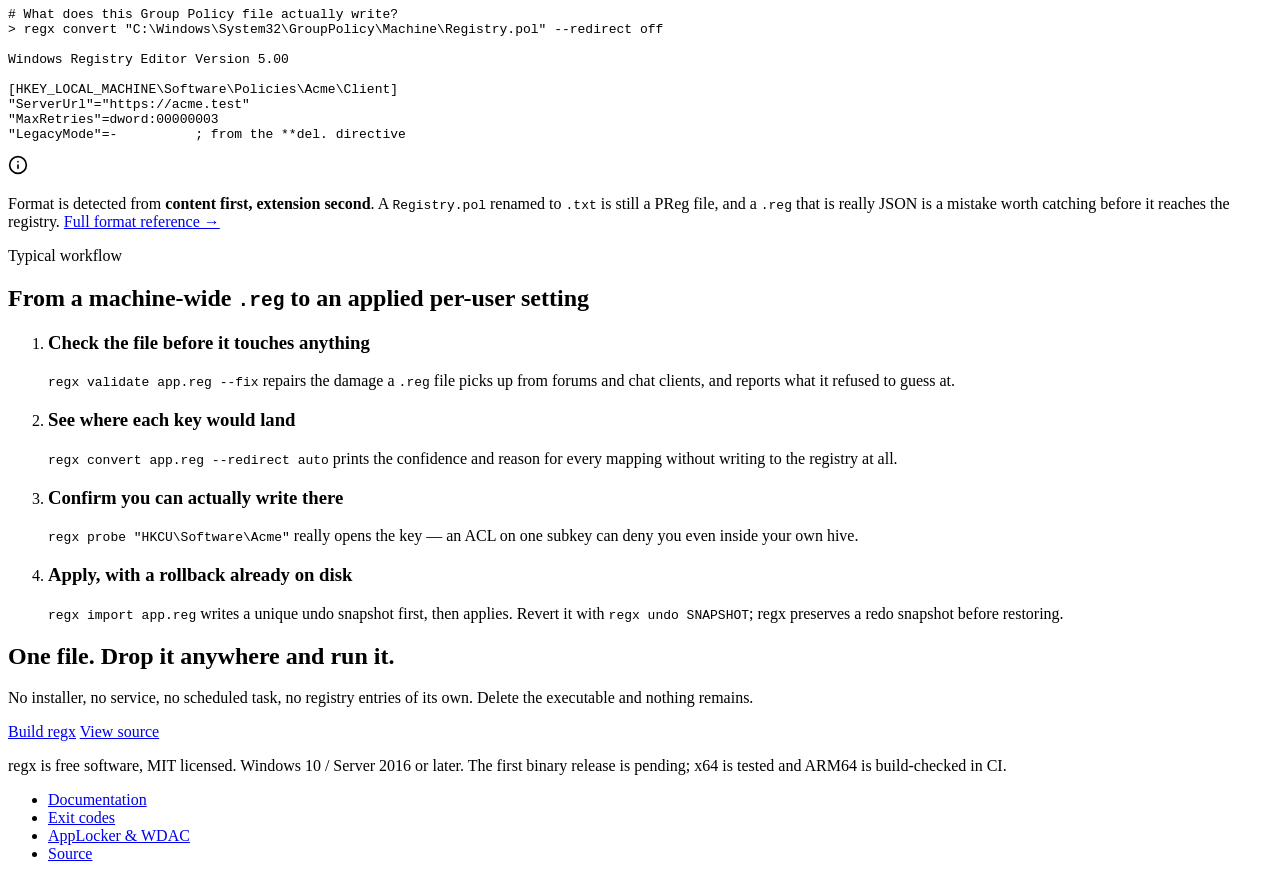
==== commit c0eb58ec: "feat: add native Windows shortcut automation" ====
--- a/website/index.html
+++ b/website/index.html
@@ -6,6 +6,7 @@
 <title>regx — Windows Registry CLI that never asks for admin | winregistry.org</title>
 <meta name="description" content="A portable, single-file Windows Registry CLI for standard users. Manifested asInvoker, so it never raises a UAC prompt. Smart HKLM to HKCU redirection, offline hive editing without administrator rights, and automatic undo snapshots.">
 <link rel="canonical" href="https://www.winregistry.org/">
+<link rel="alternate" type="application/json" title="regx machine-readable capabilities" href="/capabilities.json">
 <meta property="og:type" content="website">
 <meta property="og:url" content="https://www.winregistry.org/">
 <meta property="og:title" content="regx — Windows Registry CLI that never asks for admin">
@@ -71,7 +72,7 @@
   <!-- ============================ HERO ============================ -->
   <section class="hero">
     <div class="wrap hero-inner">
-      <span class="badge"><span class="dot" aria-hidden="true"></span> v0.2 source &middot; MIT licensed</span>
+      <span class="badge"><span class="dot" aria-hidden="true"></span> v0.3 source &middot; MIT licensed</span>
 
       <h1>The Registry CLI that never asks for admin.</h1>
 
@@ -117,7 +118,7 @@
         <div><dt>&lt;2 MiB</dt><dd>Single x64 executable, static CRT</dd></div>
         <div><dt>0</dt><dd>UAC prompts, ever</dd></div>
         <div><dt>0</dt><dd>Runtime dependencies</dd></div>
-        <div><dt>330</dt><dd>Automated tests, including live registry and IPC</dd></div>
+        <div><dt>344</dt><dd>Automated tests, including native Shell and IPC</dd></div>
       </dl>
     </div>
   </section>
@@ -217,6 +218,16 @@
           </span>
           <h3>Pipeline-ready</h3>
           <p>Bounded stdin and Windows Named Pipe input without temporary files. Distinct exit codes, <code>--output json</code> everywhere, and <code>--dry-run</code> on every write.</p>
+        </article>
+
+        <article class="card reveal">
+          <span class="card-icon" aria-hidden="true">
+            <svg width="20" height="20" viewBox="0 0 24 24" fill="none" stroke="currentColor" stroke-width="2" stroke-linecap="round" stroke-linejoin="round" aria-hidden="true">
+              <path d="M10 13a5 5 0 0 0 7.1.1l2-2a5 5 0 0 0-7.1-7.1l-1.1 1.1"></path><path d="M14 11a5 5 0 0 0-7.1-.1l-2 2A5 5 0 0 0 12 20l1.1-1.1"></path>
+            </svg>
+          </span>
+          <h3>Native Known Folders and shortcuts</h3>
+          <p><code>shell:Startup</code>, <code>shell:Desktop</code>, and <code>shell:Programs</code> resolve through Windows APIs. <code>lnk</code> creates, inspects, deletes, and batch-applies Unicode shortcuts through <code>IShellLinkW</code>â€”never PowerShell or WScript.</p>
         </article>
 
         <article class="card reveal">
